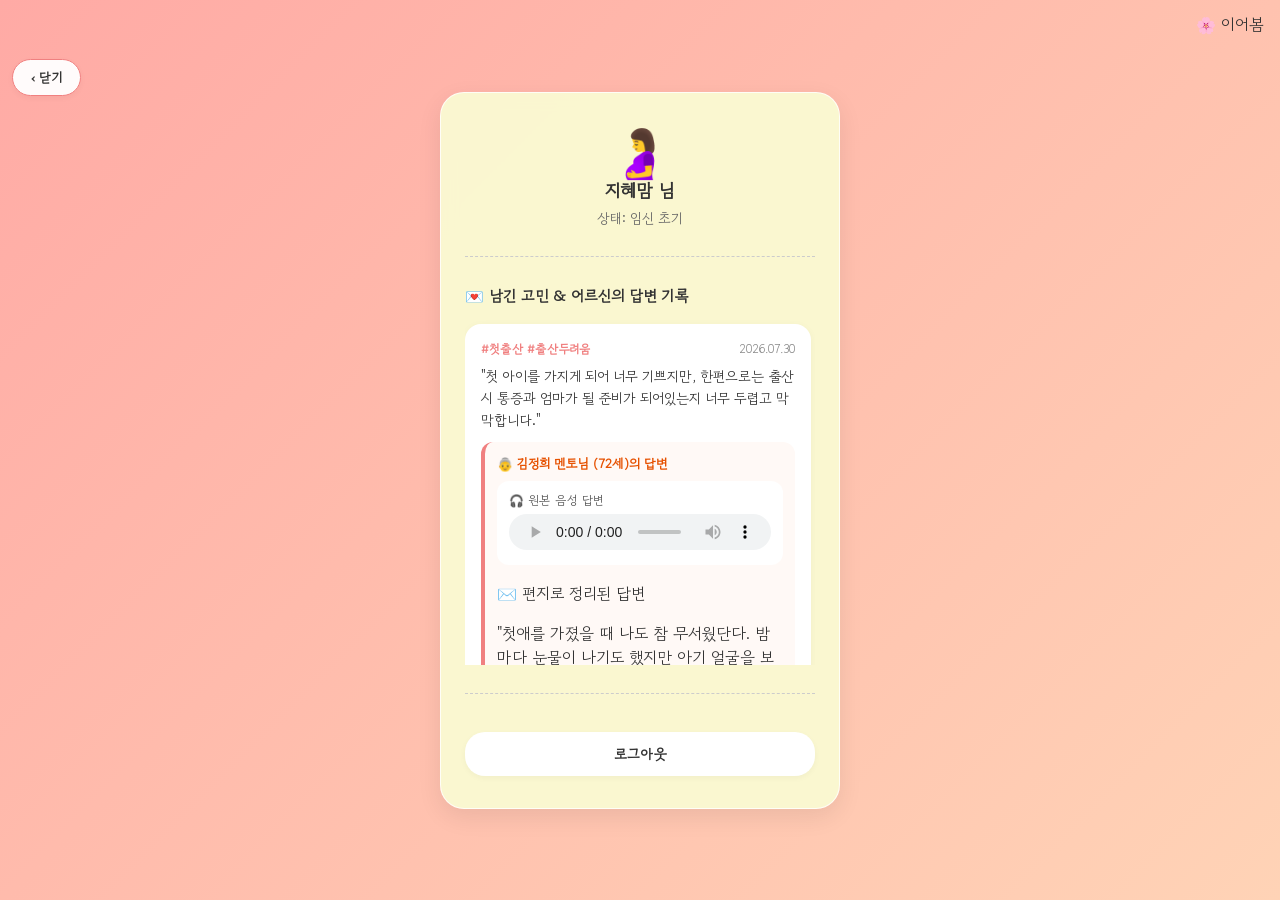
==== mypage.html @ 46b187f7 "feat: A, C팀원 코드 합치기 전 내 작업 저장" ====
<!DOCTYPE html>
<html lang="ko">
<head>
    <meta charset="utf-8">
    <meta name="viewport" content="width=device-width, initial-scale=1.0">
    <title>이어봄 - 마이페이지</title>
    <link rel="stylesheet" href="style.css">
    <link href="https://fonts.googleapis.com/css2?family=Gowun+Dodum&display=swap" rel="stylesheet">
</head>
<body class="fade-in">

    <!-- 📱 스플래시 스크린 -->
    <div id="splash-screen" class="hidden">
        <div class="splash-content">
            <div class="splash-logo">🌸</div>
            <h1 class="splash-title">이어봄</h1>
            <p class="splash-sub">세대와 세대를 이어보다</p>
        </div>
    </div>

    <!-- 📱 마이페이지 전용 전체 상단 헤더 (화면 위 양 옆 고정) -->
    <header class="global-top-header">
        <button id="mypage-back-btn" class="button header-close-btn">‹ 닫기</button>
        <div class="brand-logo">🌸 이어봄</div>
    </header>

    <main class="container">
        <div class="card-box mypage-card">
            <!-- 사용자 인적사항 요약 카드 -->
            <div class="profile-info-header">
                <span id="profile-user-avatar" class="profile-avatar-large">👤</span>
                <h2 id="profile-user-name">사용자 이름</h2>
                <p id="profile-user-detail" class="mypage-sub">인적사항 정보가 들어갑니다.</p>
            </div>

            <hr class="divider">

            <!-- 활동 기록 영역 -->
            <div id="history-scroll-container" class="history-scroll-box">
                <!-- 🤰 임산부 모드 히스토리 -->
                <div id="pregnant-history-view" class="history-list hidden">
                    <h3>💌 남긴 고민 & 어르신의 답변 기록</h3>
                    
                    <div class="history-item">
                        <div class="item-header">
                            <span class="item-tag">#첫출산 #출산두려움</span>
                            <span class="item-date">2026.07.30</span>
                        </div>
                        <p class="item-content">
                            "첫 아이를 가지게 되어 너무 기쁘지만, 한편으로는 출산 시 통증과 엄마가 될 준비가 되어있는지 너무 두렵고 막막합니다."
                        </p>

                        <div class="matched-answer-box">
                            <p class="mentor-label">👵 김정희 멘토님 (72세)의 답변</p>
                            <div class="audio-container">
                                <p class="audio-label">🎧 원본 음성 답변</p>
                                <audio controls>
                                    <source src="" type="audio/mpeg">
                                </audio>
                            </div>
                            <div class="answer-content-box">
                                <p class="answer-title">✉️ 편지로 정리된 답변</p>
                                <p class="answer-text">
                                    "첫애를 가졌을 때 나도 참 무서웠단다. 밤마다 눈물이 나기도 했지만 아기 얼굴을 보고 함께 시간을 보내다 보니 자연스럽게 엄마가 되더라고. 너무 걱정하지 마렴, 당신은 충분히 잘해낼 거야."
                                </p>
                            </div>
                        </div>
                    </div>
                </div>

                <!-- 👵 어르신 모드 히스토리 -->
                <div id="senior-history-view" class="history-list hidden">
                    <h3>🎙️ 내가 들려준 지혜 기록</h3>

                    <div class="history-item">
                        <div class="item-header">
                            <span class="item-tag">#첫출산응원</span>
                            <span class="item-date">2026.07.30</span>
                        </div>
                        <div class="summary-box">
                            <strong>💡 답변한 고민 요약:</strong> "처음 엄마가 되었을 때의 두려움과 막막함"
                        </div>
                        <div class="audio-container">
                            <p class="audio-label">🎧 내가 남긴 녹음본</p>
                            <audio controls>
                                <source src="" type="audio/mpeg">
                            </audio>
                        </div>
                        <div class="stt-content-box">
                            <p class="stt-title">🗣️ 녹음 텍스트:</p>
                            <p class="stt-text">
                                "첫애를 가졌을 때 나도 참 무서웠지. 남편은 일하느라 바쁘고 혼자 밤에 울기도 많이 울었어. 그래도 아이 얼굴 보면 힘이 생기더라고..."
                            </p>
                        </div>
                    </div>
                </div>
            </div>

            <hr class="divider">

            <!-- 최하단 로그아웃 버튼 -->
            <button id="logout-btn" class="button auth-btn logout-style mypage-logout-btn">로그아웃</button>
        </div>
    </main>

<script type="module" src="ui.js"></script></body>
</html>
---- style.css ----
/* ==========================================
   1. 전체 레이아웃 및 부드러운 화면 전환
   ========================================== */
.fade-in { animation: fadeIn 0.4s ease-in-out forwards; }
@keyframes fadeIn {
    from { opacity: 0; transform: translateY(4px); }
    to { opacity: 1; transform: translateY(0); }
}

body {
    font-family: 'Gowun Dodum', 'Malgun Gothic', sans-serif;
    background: linear-gradient(135deg, #FFAAA5 0%, #FFD3B6 50%, #FF8B94 100%);
    background-size: 200% 200%;
    animation: warmAurora 14s ease infinite;
    margin: 0; 
    padding: 0;
    
    /* 👇 1. 100vw를 100%로 변경하세요 */
    width: 100%; 
    min-height: 100vh;
    
    /* 👇 2. 혹시 모를 가로 넘침을 숨기는 코드 추가 */
    overflow-x: hidden; 
    
    display: flex; 
    justify-content: center; 
    align-items: center;
    box-sizing: border-box; 
    color: #333333; 
    position: relative;
}
@keyframes warmAurora {
    0% { background-position: 0% 50%; }
    50% { background-position: 100% 50%; }
    100% { background-position: 0% 50%; }
}

.container {
    width: 100%; max-width: 440px;
    padding: 20px; box-sizing: border-box;
    display: flex; flex-direction: column; align-items: center; justify-content: center;
}

/* 📱 전체 화면 상단 헤더 고정 (마이페이지 & 메인 화면 공통 적용) */
.global-top-header {
    position: absolute;
    top: 12px;  /* 기존 24px에서 축소하여 더 위로 이동 */
    left: 12px; /* 기존 24px에서 축소하여 더 왼쪽으로 이동 */
    right: 16px;
    display: flex;
    align-items: center; /* 내부 요소(로고와 버튼)를 수직 중앙(같은 선상)에 정렬 */
    justify-content: space-between;
    z-index: 100;
    box-sizing: border-box;
}

.brand-logo {
    height: 130px;
    width: auto; /* 비율에 맞게 가로 크기 자동 조절 */
    object-fit: contain;
}

.header-close-btn { 
    text-decoration: none; 
    display: inline-block; 
    width: auto !important; 
    padding: 8px 18px !important; 
    font-size: 13px !important; 
    border-radius: 20px !important; 
    background-color: rgba(255, 255, 255, 0.95) !important; 
    border: 1px solid lightcoral !important; 
    color: #333333 !important; 
    cursor: pointer;
    box-shadow: 0 2px 6px rgba(0, 0, 0, 0.04) !important;
}

.profile-top-btn {
    width: auto !important;
    min-width: 90px;
    padding: 8px 18px !important;
    font-size: 14px !important;
    border-radius: 20px !important;
    background-color: rgba(255, 255, 255, 0.95) !important;
    border: 1px solid lightcoral !important;
    color: #333333 !important;
    cursor: pointer;
    white-space: nowrap;
    box-shadow: 0 2px 8px rgba(0,0,0,0.06) !important;
    display: inline-flex;
    align-items: center;
    justify-content: center;
}

/* 스플래시 스크린 */
#splash-screen {
    position: fixed; top: 0; left: 0; width: 100vw; height: 100vh;
    background: linear-gradient(135deg, #FFAAA5 0%, #FFD3B6 50%, #FF8B94 100%);
    display: flex; justify-content: center; align-items: center; z-index: 9999;
    opacity: 1; transition: opacity 0.5s ease-out, visibility 0.5s ease-out;
}
#splash-screen.fade-out { opacity: 0; visibility: hidden; }
.splash-content { text-align: center; color: #ffffff; }
.splash-logo { font-size: 64px; margin-bottom: 12px; }
.splash-title { font-size: 32px; font-weight: bold; margin: 0 0 8px 0; color: #ffffff; }
.splash-sub { font-size: 16px; margin: 0; opacity: 0.9; }

/* ==========================================
   2. 카드 상자 및 요소 스타일
   ========================================== */
.card-box {
    background-color: rgba(250, 250, 210, 0.95);
    backdrop-filter: blur(8px);
    padding: 32px 24px; border-radius: 24px;
    box-shadow: 0 8px 24px rgba(0, 0, 0, 0.08);
    box-sizing: border-box; text-align: center;
    display: flex; flex-direction: column; align-items: center; justify-content: center;
    gap: 16px; width: 100%; border: 1px solid rgba(255, 255, 255, 0.8);
}

.hidden { display: none !important; }

h1 { font-size: 22px; line-height: 1.5; margin: 4px 0; word-break: keep-all; text-align: center; }
h2 { font-size: 18px; line-height: 1.5; margin: 0; word-break: keep-all; }
.highlight-text { color: #e65100; font-size: 21px; }
.index-subtext { font-size: 14px; color: #555555; line-height: 1.6; margin: 0; word-break: keep-all; text-align: center; }

textarea {
    width: 100%; height: 160px; padding: 16px; box-sizing: border-box;
    border-radius: 14px; border: 1px solid #e0e0e0; font-family: inherit;
    font-size: 15px; line-height: 1.6; background-color: #ffffff; resize: none; outline: none;
    white-space: pre-wrap; overflow-wrap: break-word; word-break: keep-all; text-align: left;
}
textarea:focus { border-color: lightcoral; }

.button-group { display: flex; flex-direction: column; gap: 10px; width: 100%; align-items: center; margin-top: 6px; }

.button {
    width: 100%; padding: 14px 20px; border-radius: 25px; border: none;
    font-family: inherit; font-size: 15px; font-weight: bold; cursor: pointer;
    background-color: #ffffff; color: #333333; transition: transform 0.2s, opacity 0.2s;
    box-sizing: border-box; box-shadow: 0 2px 6px rgba(0, 0, 0, 0.04); text-align: center; text-decoration: none;
}
.button:hover { transform: translateY(-2px); opacity: 0.9; }
.primary-btn { background-color: #ffffff; border: 2px solid lightcoral; color: #333333; }
.secondary-btn { background-color: #ffffff; border: 1px solid #cccccc; }
.back-btn { width: auto !important; padding: 8px 16px !important; font-size: 13px; border-radius: 20px; border: 1px solid lightcoral; }

.tag-group { display: flex; gap: 8px; justify-content: center; flex-wrap: wrap; margin-bottom: 6px; }
.tag { background-color: #ffffff; color: #555555; padding: 6px 12px; border-radius: 15px; font-size: 13px; font-weight: bold; }
.experience-card-list, .mentor-header, .audio-container, .letter-box, .notice-box, .thank-btn-group, #thank-section { width: 100%; }
.experience-card { background-color: #ffffff; border-radius: 14px; padding: 18px; text-align: center; box-sizing: border-box; }
.mentor-info { font-size: 16px; margin-bottom: 8px; }
.age { font-size: 14px; color: #777777; font-weight: normal; }
.summary { font-size: 14px; line-height: 1.5; color: #444444; margin: 0 0 14px 0; word-break: keep-all; }

/* 어르신 모드 */
.senior-card { border: 3px solid #e6a200; padding: 32px 24px; gap: 18px; margin-bottom: 16px; }
.question-badge { background-color: #e65100; color: #ffffff; font-size: 15px; font-weight: bold; padding: 6px 16px; border-radius: 20px; display: inline-block; }
.senior-question-title { font-size: 20px; line-height: 1.6; color: #111111; word-break: keep-all; margin: 4px 0 0 0; }
.senior-guide { font-size: 17px; line-height: 1.6; margin: 0; color: #222222; }

.senior-mic-btn {
    width: 170px; height: 170px; border-radius: 50%; background-color: lightcoral;
    color: #ffffff; border: 6px solid #ffffff; display: flex; flex-direction: column;
    justify-content: center; align-items: center; gap: 8px; cursor: pointer;
    box-shadow: 0 8px 24px rgba(0, 0, 0, 0.15); transition: all 0.2s ease; margin: 10px 0;
}
.senior-mic-btn .mic-icon { font-size: 48px; }
.senior-mic-btn #mic-btn-label { font-size: 18px; font-weight: bold; }

.senior-mic-btn.recording { background-color: #d32f2f; animation: pulse-ring 1.3s infinite; }
@keyframes pulse-ring {
    0% { transform: scale(1); box-shadow: 0 0 0 0 rgba(211, 47, 47, 0.5); }
    70% { transform: scale(1.05); box-shadow: 0 0 0 18px rgba(211, 47, 47, 0); }
    100% { transform: scale(1); box-shadow: 0 0 0 0 rgba(211, 47, 47, 0); }
}

.status-text { font-size: 17px; font-weight: bold; color: #d32f2f; display: flex; align-items: center; gap: 8px; }
.pulse-dot { width: 12px; height: 12px; background-color: #d32f2f; border-radius: 50%; display: inline-block; animation: blink 1s infinite; }
@keyframes blink { 50% { opacity: 0.3; } }

.senior-stt-box { width: 100%; background-color: #ffffff; border: 1px solid #cccccc; border-radius: 14px; padding: 16px; text-align: left; box-sizing: border-box; }
.stt-title { font-size: 14px; font-weight: bold; color: #666666; margin: 0 0 6px 0; }
.stt-content { font-size: 18px; line-height: 1.6; color: #111111; margin: 0; word-break: keep-all; }
.senior-action-btn { width: 100%; padding: 16px 20px; background-color: #2e7d32; color: #ffffff; font-size: 18px; }

.profile-avatar-large { font-size: 48px; line-height: 1; display: inline-block; margin-bottom: 4px; }
.baby-welcome-header { display: flex; flex-direction: column; align-items: center; gap: 8px; }
.baby-icon-large { font-size: 44px; background-color: #ffffff; padding: 10px; border-radius: 50%; box-shadow: 0 4px 12px rgba(0, 0, 0, 0.05); }
.baby-illustration-box { position: relative; background-color: #ffffff; width: 100px; height: 100px; border-radius: 50%; display: flex; justify-content: center; align-items: center; box-shadow: 0 6px 18px rgba(0, 0, 0, 0.06); border: 4px solid #ffffff; margin-top: 10px; }
.baby-emoji { font-size: 50px; }

.input-form { width: 100%; display: flex; flex-direction: column; gap: 10px; text-align: left; margin-top: 10px; }
.input-form label { font-size: 13px; font-weight: bold; color: #444444; }
.info-input { width: 100%; padding: 12px 14px; border-radius: 12px; border: 1px solid #dddddd; font-family: inherit; font-size: 14px; box-sizing: border-box; background-color: #ffffff; }
.keyword-chip-group { display: flex; gap: 6px; flex-wrap: wrap; }
.chip-btn { background-color: #ffffff; border: 1px solid #cccccc; padding: 6px 12px; border-radius: 16px; font-size: 12px; cursor: pointer; font-family: inherit; }
.chip-btn.active { background-color: lightcoral; color: #ffffff; border-color: lightcoral; }
.mt-10 { margin-top: 10px; }
.spinner { width: 45px; height: 45px; border: 4px solid #ffffff; border-top: 4px solid lightcoral; border-radius: 50%; animation: spin 1s linear infinite; margin: 10px auto; }
@keyframes spin { 0% { transform: rotate(0deg); } 100% { transform: rotate(360deg); } }
.loading-text { line-height: 1.6; font-size: 15px; margin: 0; }
.audio-container { background-color: #ffffff; padding: 10px 12px; border-radius: 12px; box-sizing: border-box; }
.audio-label { font-size: 12px; margin: 0 0 6px 0; color: #555555; }
audio { width: 100%; height: 36px; }
.letter-box { text-align: left; background-color: #ffffff; padding: 16px; border-radius: 12px; line-height: 1.7; font-size: 14px; box-sizing: border-box; border-left: 5px solid lightcoral; }
.letter-box p { margin: 0 0 8px 0; }
.notice-box { text-align: left; font-size: 12px; line-height: 1.6; color: #666666; background-color: rgba(255, 255, 255, 0.7); padding: 12px; border-radius: 8px; width: 100%; box-sizing: border-box; }
.notice-edit { margin: 0 0 6px 0; }
.notice-warning { margin: 0; color: #777777; }
.divider { width: 100%; border: none; border-top: 1px dashed #cccccc; margin: 12px 0; }
.thank-btn-group { display: flex; flex-direction: column; gap: 10px; }
.thank-btn { background-color: #ffffff; border: 1px solid #dddddd; }
.complete-msg { width: 100%; margin-top: 20px; padding: 16px; background-color: #ffffff; color: #2e7d32; border-radius: 12px; font-size: 14px; line-height: 1.6; box-sizing: border-box; }
.thank-icon { font-size: 56px; }
.senior-thank-title { font-size: 24px; color: #2e7d32; margin: 0; }
.senior-thank-box { background-color: #ffffff; border: 1px solid #a5d6a7; border-radius: 14px; padding: 20px; font-size: 18px; line-height: 1.6; color: #1b5e20; word-break: keep-all; width: 100%; box-sizing: border-box; }
.history-scroll-box { width: 100%; max-height: 380px; overflow-y: auto; padding-right: 4px; box-sizing: border-box; }
.history-scroll-box::-webkit-scrollbar { width: 6px; }
.history-scroll-box::-webkit-scrollbar-thumb { background-color: rgba(240, 128, 128, 0.5); border-radius: 10px; }
.mypage-card { text-align: left; align-items: stretch; }
.profile-info-header { text-align: center; }
.mypage-sub { font-size: 14px; color: #666666; margin: 4px 0 0 0; }
.history-list { width: 100%; display: flex; flex-direction: column; gap: 14px; }
.history-list h3 { font-size: 15px; color: #333; margin: 0 0 4px 0; }
.history-item { background-color: #ffffff; padding: 16px; border-radius: 16px; box-shadow: 0 2px 8px rgba(0,0,0,0.04); }
.item-header { display: flex; justify-content: space-between; margin-bottom: 8px; }
.item-tag { font-size: 12px; font-weight: bold; color: lightcoral; }
.item-date { font-size: 12px; color: #888; }
.item-content { font-size: 14px; line-height: 1.6; margin: 0 0 10px 0; color: #333; }
.matched-answer-box { background-color: #fff9f6; padding: 12px; border-radius: 12px; border-left: 4px solid lightcoral; margin-top: 8px; }
.mentor-label { font-size: 13px; font-weight: bold; color: #e65100; margin: 0 0 8px 0; }
.summary-box { background-color: #f8f9fa; padding: 10px; border-radius: 10px; font-size: 13px; margin-bottom: 10px; }
.stt-content-box { background-color: #f1f8e9; padding: 10px; border-radius: 10px; margin-top: 10px; }
.stt-title { font-size: 12px; font-weight: bold; color: #2e7d32; margin: 0 0 4px 0; }
.stt-text { font-size: 13px; margin: 0; line-height: 1.5; color: #1b5e20; }
.mypage-logout-btn { width: 100%; padding: 12px 20px; font-size: 14px; font-weight: bold; border-radius: 20px; margin-top: 10px; }

/* ==========================================
   추가/수정할 CSS 클래스
   ========================================== */

/* 🖼️ 화면 전환 시 사용되는 이어봄 그림 (확대 및 다른 스타일) */
.brand-logo-transition {
    /* 기존 height: 130px; -> 더 크게 변경 (예: 250px 또는 300px) */
    height: 200px; 
    width: auto;
    object-fit: contain;
    /* 스플래시 화면에 더 어울리는 추가 스타일 (예: 더 부드러운 애니메이션) */
}

/* 🖼️ 화면 전환용 로고를 감싸는 컨테이너 */
.splash-logo-container-transition {
    /* 기존 스타일 그대로 유지하거나, 필요에 따라 추가 */
}

/* 🖼️ 기본 화면의 이어봄 로고 (헤더 등) - 기존 style.css의 .brand-logo 스타일을 이 클래스로 이동 */
.brand-logo-content {
    height: 50px; /* 기존 130px은 헤더용으로 너무 커서 비율이 어긋날 수 있으므로 축소[cite: 5] */
    width: auto;
    object-fit: contain;
    display: block; /* 이미지 하단의 미세한 기본 여백 제거 */
    margin-top: 10px; /* 양수(5px)를 넣으면 로고만 살짝 아래로, 음수(-5px)를 넣으면 위로 이동합니다 */
    margin-left: 13px;
}

/* 🖼️ 기본 화면의 아바타 (임산부, 어르신) - 기존 .profile-avatar-large 스타일을 이 클래스로 이동 */
.avatar-large-content {
    font-size: 48px;
    line-height: 1;
    display: inline-block;
    margin-bottom: 4px;
}

/* 🖼️ 기본 화면의 일러스트 (아기 이모지 등) - 기존 .baby-emoji 스타일을 이 클래스로 이동 */
.illustration-emoji-content {
    font-size: 50px;
}

/* 🖼️ 기본 화면의 일러스트 박스 - 기존 .baby-illustration-box 스타일을 이 클래스로 이동 */
.illustration-box-content {
    position: relative;
    background-color: #ffffff;
    width: 100px;
    height: 100px;
    border-radius: 50%;
    display: flex;
    justify-content: center;
    align-items: center;
    box-shadow: 0 6px 18px rgba(0, 0, 0, 0.06);
    border: 4px solid #ffffff;
    margin-top: 10px;
}

/* 🖼️ 기본 화면의 아이콘 (아기 아이콘, 마이크 아이콘) */
.icon-large-content, .icon-mic-content {
    /* 기존 관련 스타일 이동 및 필요에 따라 추가 */
}
/* 💌 어르신 마이페이지: 산모의 반응 박스 스타일 */
.received-reaction-box {
    background-color: #fff3e0;
    padding: 12px;
    border-radius: 10px;
    margin-top: 10px;
    border: 1px dashed #ffb74d;
}
.reaction-title {
    font-size: 13px;
    font-weight: bold;
    color: #e65100;
    margin: 0 0 6px 0;
}
.reaction-text {
    font-size: 15px;
    color: #d84315;
    font-weight: bold;
    margin: 0;
    word-break: keep-all;
}
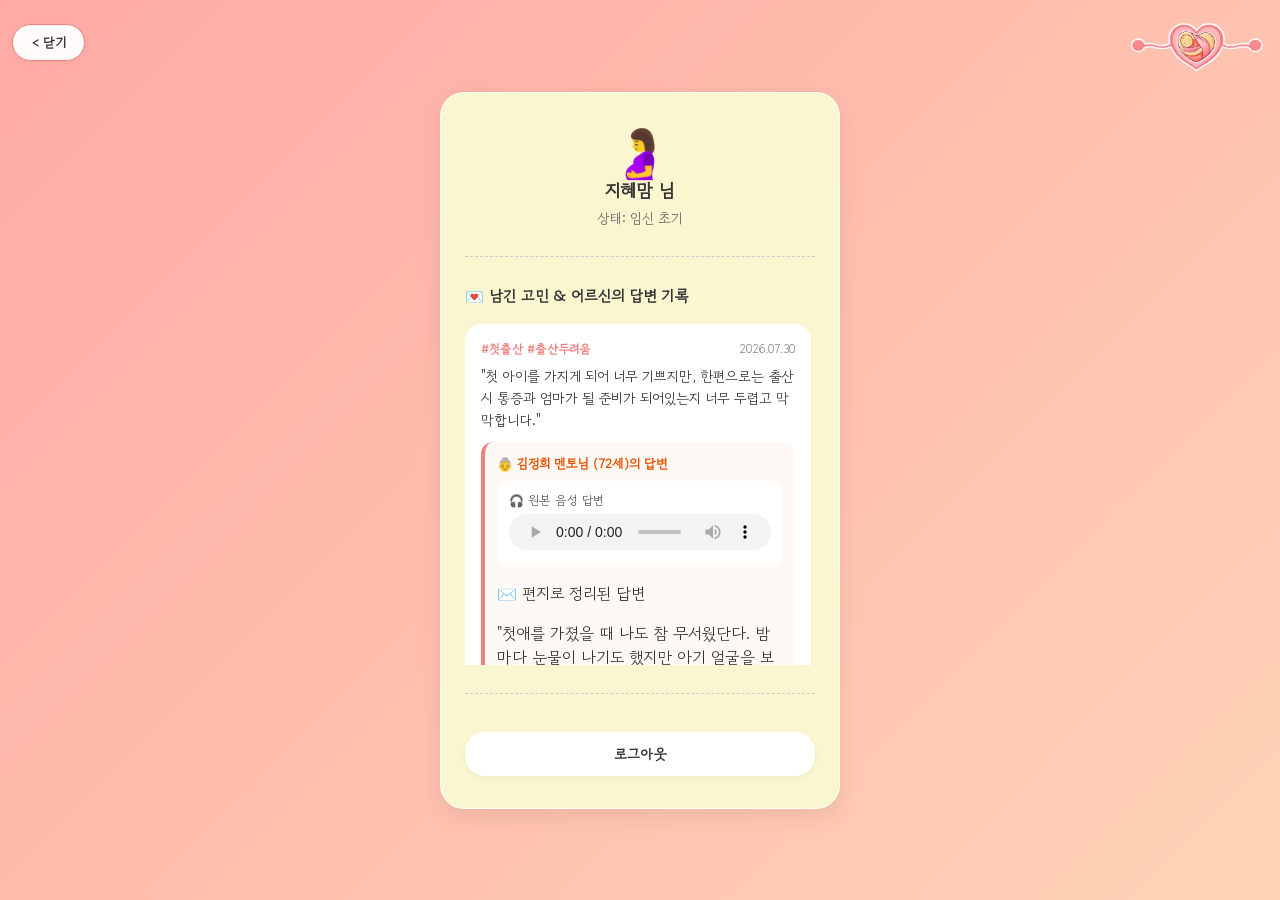
==== commit 319ffbb5: "merge: A팀원(front) 코드 병합 완료" ====
--- a/mypage.html
+++ b/mypage.html
@@ -3,7 +3,7 @@
 <head>
     <meta charset="utf-8">
     <meta name="viewport" content="width=device-width, initial-scale=1.0">
-    <title>이어봄 - 마이페이지</title>
+    <title>마이페이지</title>
     <link rel="stylesheet" href="style.css">
     <link href="https://fonts.googleapis.com/css2?family=Gowun+Dodum&display=swap" rel="stylesheet">
 </head>
@@ -11,24 +11,28 @@
 
     <!-- 📱 스플래시 스크린 -->
     <div id="splash-screen" class="hidden">
-        <div class="splash-content">
-            <div class="splash-logo">🌸</div>
-            <h1 class="splash-title">이어봄</h1>
-            <p class="splash-sub">세대와 세대를 이어보다</p>
+        <!-- index.html과 동일한 이미지 기반 스플래시로 업데이트 -->
+        <div class="splash-logo-container-transition">
+            <!-- 화면 전환 시 그림: 크기 확대를 위해 클래스 변경 -->
+            <img class="brand-logo-transition" src="eobom.png">
         </div>
     </div>
 
     <!-- 📱 마이페이지 전용 전체 상단 헤더 (화면 위 양 옆 고정) -->
     <header class="global-top-header">
-        <button id="mypage-back-btn" class="button header-close-btn">‹ 닫기</button>
-        <div class="brand-logo">🌸 이어봄</div>
+        <button id="mypage-back-btn" class="button header-close-btn">< 닫기</button>
+        <div>
+            <!-- 기본 화면 로고: 크기 조정을 위해 클래스 변경 (텍스트 대신 이미지 사용) -->
+            <img class="brand-logo-content" src="eobom(nowriting).png">
+        </div>
     </header>
 
     <main class="container">
         <div class="card-box mypage-card">
             <!-- 사용자 인적사항 요약 카드 -->
             <div class="profile-info-header">
-                <span id="profile-user-avatar" class="profile-avatar-large">👤</span>
+                <!-- 기본 화면 아바타: 크기 조정을 위해 클래스 변경 -->
+                <span id="profile-user-avatar" class="avatar-large-content">👤</span>
                 <h2 id="profile-user-name">사용자 이름</h2>
                 <p id="profile-user-detail" class="mypage-sub">인적사항 정보가 들어갑니다.</p>
             </div>
@@ -92,6 +96,11 @@
                                 "첫애를 가졌을 때 나도 참 무서웠지. 남편은 일하느라 바쁘고 혼자 밤에 울기도 많이 울었어. 그래도 아이 얼굴 보면 힘이 생기더라고..."
                             </p>
                         </div>
+
+                        <div class="received-reaction-box">
+                            <p class="reaction-title">💌 산모님이 남긴 감사 인사</p>
+                            <p class="reaction-text" id="senior-received-reaction">아직 반응이 도착하지 않았어요.</p>
+                        </div>
                     </div>
                 </div>
             </div>
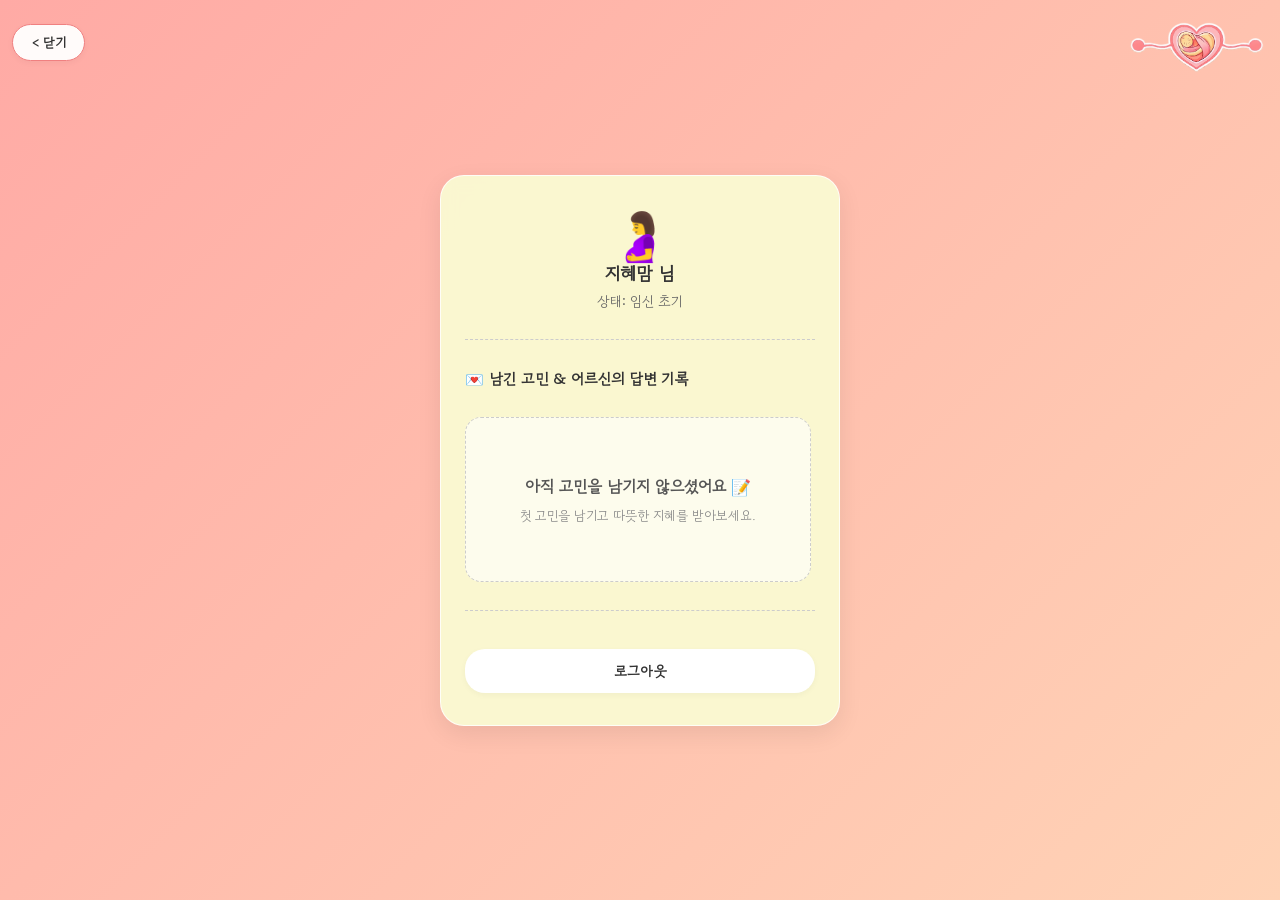
==== commit f5049e93: "front up-to-date except add" ====
--- a/mypage.html
+++ b/mypage.html
@@ -40,20 +40,31 @@
             <hr class="divider">
 
             <!-- 활동 기록 영역 -->
+            <!-- mypage.html의 <div id="history-scroll-container"> 내부를 아래 코드로 통째로 교체하세요 -->
+            <!-- 활동 기록 영역 -->
             <div id="history-scroll-container" class="history-scroll-box">
+                
                 <!-- 🤰 임산부 모드 히스토리 -->
                 <div id="pregnant-history-view" class="history-list hidden">
                     <h3>💌 남긴 고민 & 어르신의 답변 기록</h3>
                     
-                    <div class="history-item">
+                    <!-- 💡 임산부 빈 화면 (고민 작성 전) -->
+                    <div id="pregnant-empty-state" class="empty-state">
+                        <p>아직 고민을 남기지 않으셨어요 📝<br><span class="empty-sub">첫 고민을 남기고 따뜻한 지혜를 받아보세요.</span></p>
+                    </div>
+
+                    <!-- 💡 임산부 고민 기록 (고민 작성 후 + 초기 더미 데이터 매칭) -->
+                    <div id="pregnant-history-item" class="history-item hidden">
                         <div class="item-header">
-                            <span class="item-tag">#첫출산 #출산두려움</span>
-                            <span class="item-date">2026.07.30</span>
+                            <span class="item-tag">#나의고민</span>
+                            <span class="item-date">방금 전</span>
                         </div>
-                        <p class="item-content">
-                            "첫 아이를 가지게 되어 너무 기쁘지만, 한편으로는 출산 시 통증과 엄마가 될 준비가 되어있는지 너무 두렵고 막막합니다."
+                        <!-- 내가 쓴 고민이 들어갈 자리 -->
+                        <p id="mypage-user-concern" class="item-content">
+                            고민 내용이 들어갑니다.
                         </p>
 
+                        <!-- 초기 시스템 더미 멘토 답변 -->
                         <div class="matched-answer-box">
                             <p class="mentor-label">👵 김정희 멘토님 (72세)의 답변</p>
                             <div class="audio-container">
@@ -76,13 +87,19 @@
                 <div id="senior-history-view" class="history-list hidden">
                     <h3>🎙️ 내가 들려준 지혜 기록</h3>
 
-                    <div class="history-item">
+                    <!-- 💡 어르신 빈 화면 (녹음 전) -->
+                    <div id="senior-empty-state" class="empty-state">
+                        <p>아직 지혜를 전달하지 못했어요 🎙️<br><span class="empty-sub">도움이 필요한 산모에게 따뜻한 목소리를 들려주세요.</span></p>
+                    </div>
+
+                    <!-- 💡 어르신 녹음 기록 (녹음 후) -->
+                    <div id="senior-history-item" class="history-item hidden">
                         <div class="item-header">
                             <span class="item-tag">#첫출산응원</span>
-                            <span class="item-date">2026.07.30</span>
+                            <span class="item-date">방금 전</span>
                         </div>
                         <div class="summary-box">
-                            <strong>💡 답변한 고민 요약:</strong> "처음 엄마가 되었을 때의 두려움과 막막함"
+                            <strong>💡 답변한 고민 요약:</strong> <span id="mypage-answered-summary">"처음 엄마가 되었을 때의 두려움과 막막함"</span>
                         </div>
                         <div class="audio-container">
                             <p class="audio-label">🎧 내가 남긴 녹음본</p>
@@ -92,9 +109,8 @@
                         </div>
                         <div class="stt-content-box">
                             <p class="stt-title">🗣️ 녹음 텍스트:</p>
-                            <p class="stt-text">
-                                "첫애를 가졌을 때 나도 참 무서웠지. 남편은 일하느라 바쁘고 혼자 밤에 울기도 많이 울었어. 그래도 아이 얼굴 보면 힘이 생기더라고..."
-                            </p>
+                            <!-- 내가 녹음한 텍스트가 들어갈 자리 -->
+                            <p id="mypage-stt-text" class="stt-text">녹음 내용이 들어갑니다.</p>
                         </div>
 
                         <div class="received-reaction-box">
@@ -112,5 +128,6 @@
         </div>
     </main>
 
-<script type="module" src="ui.js"></script></body>
+    <script src="ui.js"></script>
+</body>
 </html>
--- a/style.css
+++ b/style.css
@@ -179,13 +179,13 @@
 .pulse-dot { width: 12px; height: 12px; background-color: #d32f2f; border-radius: 50%; display: inline-block; animation: blink 1s infinite; }
 @keyframes blink { 50% { opacity: 0.3; } }
 
-.senior-stt-box { width: 100%; background-color: #ffffff; border: 1px solid #cccccc; border-radius: 14px; padding: 16px; text-align: left; box-sizing: border-box; }
+.senior-stt-box { width: 100%; background-color: #ffffff; border: 1px solid #cccccc; border-radius: 14px; padding: 16px; text-align: left; box-sizing: border-box; margin-bottom: 24px; }
 .stt-title { font-size: 14px; font-weight: bold; color: #666666; margin: 0 0 6px 0; }
 .stt-content { font-size: 18px; line-height: 1.6; color: #111111; margin: 0; word-break: keep-all; }
 .senior-action-btn { width: 100%; padding: 16px 20px; background-color: #2e7d32; color: #ffffff; font-size: 18px; }
 
 .profile-avatar-large { font-size: 48px; line-height: 1; display: inline-block; margin-bottom: 4px; }
-.baby-welcome-header { display: flex; flex-direction: column; align-items: center; gap: 8px; }
+.baby-welcome-header { display: flex; flex-direction: column; align-items: center; gap: 8px; margin-bottom: 12px;}
 .baby-icon-large { font-size: 44px; background-color: #ffffff; padding: 10px; border-radius: 50%; box-shadow: 0 4px 12px rgba(0, 0, 0, 0.05); }
 .baby-illustration-box { position: relative; background-color: #ffffff; width: 100px; height: 100px; border-radius: 50%; display: flex; justify-content: center; align-items: center; box-shadow: 0 6px 18px rgba(0, 0, 0, 0.06); border: 4px solid #ffffff; margin-top: 10px; }
 .baby-emoji { font-size: 50px; }
@@ -213,7 +213,7 @@
 .thank-btn { background-color: #ffffff; border: 1px solid #dddddd; }
 .complete-msg { width: 100%; margin-top: 20px; padding: 16px; background-color: #ffffff; color: #2e7d32; border-radius: 12px; font-size: 14px; line-height: 1.6; box-sizing: border-box; }
 .thank-icon { font-size: 56px; }
-.senior-thank-title { font-size: 24px; color: #2e7d32; margin: 0; }
+.senior-thank-title { font-size: 24px; color: #2e7d32; margin: 0; margin-bottom: 24px; }
 .senior-thank-box { background-color: #ffffff; border: 1px solid #a5d6a7; border-radius: 14px; padding: 20px; font-size: 18px; line-height: 1.6; color: #1b5e20; word-break: keep-all; width: 100%; box-sizing: border-box; }
 .history-scroll-box { width: 100%; max-height: 380px; overflow-y: auto; padding-right: 4px; box-sizing: border-box; }
 .history-scroll-box::-webkit-scrollbar { width: 6px; }
@@ -249,11 +249,6 @@
     /* 스플래시 화면에 더 어울리는 추가 스타일 (예: 더 부드러운 애니메이션) */
 }
 
-/* 🖼️ 화면 전환용 로고를 감싸는 컨테이너 */
-.splash-logo-container-transition {
-    /* 기존 스타일 그대로 유지하거나, 필요에 따라 추가 */
-}
-
 /* 🖼️ 기본 화면의 이어봄 로고 (헤더 등) - 기존 style.css의 .brand-logo 스타일을 이 클래스로 이동 */
 .brand-logo-content {
     height: 50px; /* 기존 130px은 헤더용으로 너무 커서 비율이 어긋날 수 있으므로 축소[cite: 5] */
@@ -292,10 +287,6 @@
     margin-top: 10px;
 }
 
-/* 🖼️ 기본 화면의 아이콘 (아기 아이콘, 마이크 아이콘) */
-.icon-large-content, .icon-mic-content {
-    /* 기존 관련 스타일 이동 및 필요에 따라 추가 */
-}
 /* 💌 어르신 마이페이지: 산모의 반응 박스 스타일 */
 .received-reaction-box {
     background-color: #fff3e0;
@@ -316,4 +307,136 @@
     font-weight: bold;
     margin: 0;
     word-break: keep-all;
+}
+
+.info-textarea {
+    margin-bottom: 24px; /* 텍스트 입력창과 버튼 사이 간격 */
+}
+
+/* 알림창 배경 (어둡게) */
+.modal-overlay {
+    position: fixed;
+    top: 0;
+    left: 0;
+    width: 100%;
+    height: 100%;
+    background-color: rgba(0, 0, 0, 0.4); /* 반투명 검은색 배경 */
+    display: flex;
+    justify-content: center;
+    align-items: center;
+    z-index: 1000; /* 항상 화면 최상단에 위치 */
+}
+
+/* 알림창 내용 박스 */
+.modal-content {
+    background-color: white;
+    padding: 32px 24px 24px;
+    border-radius: 16px;
+    text-align: center;
+    box-shadow: 0 4px 12px rgba(0, 0, 0, 0.15);
+    width: 80%;
+    max-width: 300px;
+}
+
+/* 알림창 문구 */
+.modal-content p {
+    margin: 0 0 24px 0;
+    font-size: 16px;
+    color: #333;
+    font-weight: 500;
+}
+
+/* 확인(닫기) 버튼 */
+#closeModalBtn {
+    width: 100%;
+    padding: 12px;
+    border: none;
+    border-radius: 8px;
+    background-color: lightcoral; /* 기존 버튼 색상에 맞춰 수정하세요 */
+    color: white;
+    font-size: 16px;
+    cursor: pointer;
+}
+
+#closeModalBtn:active {
+    background-color: #ff859d;
+}
+
+/* 첫 화면: 모드 선택 */
+.mode-page { min-height: 100svh; margin: 0; display: grid; place-items: center; overflow: hidden; color: #171b29; background: radial-gradient(circle at 18% 15%, rgba(255,255,255,.85), transparent 32%), linear-gradient(135deg, #f8edea 0%, #f8f1ee 48%, #f4e8e5 100%); font-family: 'Noto Sans KR', 'Gowun Dodum', sans-serif; }
+.mode-shell { width: min(94vw, 523px); padding: 20px 0; }
+.mode-card { min-height: 418px; box-sizing: border-box; padding: 43px 31px 38px; border: 1px solid rgba(255,255,255,.88); border-radius: 38px; background: rgba(255,255,255,.94); box-shadow: 0 12px 30px rgba(82,62,57,.10); text-align: center; }
+.mode-intro h1 { margin: 0; color: #171b29; font-size: clamp(25px,5.2vw,30px); font-weight: 700; line-height: 1.42; letter-spacing: -.055em; }
+.mode-intro p { margin: 20px 0 31px; color: #8990a1; font-size: clamp(15px,3.5vw,17px); letter-spacing: -.035em; }
+.mode-options { display: grid; grid-template-columns: repeat(2,minmax(0,1fr)); gap: 16px; }
+.mode-option { min-height: 179px; padding: 22px 10px 20px; border: 0; border-radius: 29px; display: flex; flex-direction: column; justify-content: space-between; align-items: center; color: #1d2332; background: #fafbfc; box-shadow: 0 7px 18px rgba(42,52,72,.035); font: inherit; font-size: 18px; font-weight: 700; letter-spacing: -.055em; cursor: pointer; transition: transform .18s ease, box-shadow .18s ease, background-color .18s ease; }
+.mode-option:hover, .mode-option:focus-visible { background: #f7f8fb; box-shadow: 0 10px 22px rgba(42,52,72,.09); outline: none; transform: translateY(-3px); }
+.mode-option:focus-visible { outline: 3px solid #f0c8c1; outline-offset: 3px; }
+.mode-emoji { font-size: 48px; line-height: 1; margin-top: 15px; }
+@media (max-width: 390px) { .mode-shell { width: min(94vw,360px); } .mode-card { padding: 39px 21px 30px; border-radius: 31px; } .mode-options { gap: 11px; } .mode-option { min-height: 163px; border-radius: 24px; font-size: 16px; } .mode-emoji { font-size: 43px; } }
+
+/* ==========================================
+   모드 선택 화면 (정사각형 그리드 레이아웃)
+   ========================================== */
+.mode-select-grid {
+    display: grid;
+    grid-template-columns: 1fr 1fr; /* 정확히 반반(1:1) 나누기 */
+    gap: 16px; /* 버튼 사이 간격 */
+    width: 100%;
+    margin-top: 12px;
+}
+
+.mode-btn {
+    background: #F8F9FA; /* 이미지처럼 아주 연한 배경색 */
+    border: 1px solid rgba(0, 0, 0, 0.02);
+    border-radius: 24px; /* 둥근 모서리 */
+    padding: 36px 12px; /* 위아래 여백을 크게 주어 정사각형 비율 형성 */
+    display: flex;
+    flex-direction: column;
+    align-items: center;
+    justify-content: center;
+    gap: 16px; /* 이모지와 글자 사이 간격 */
+    cursor: pointer;
+    box-shadow: 0 4px 12px -2px rgba(0, 0, 0, 0.03); /* 은은한 기본 그림자 */
+    transition: all 0.3s cubic-bezier(0.34, 1.56, 0.64, 1); /* 통통 튀는 모션 유지 */
+}
+
+.mode-btn:hover {
+    transform: translateY(-6px); /* 마우스 올렸을 때 살짝 떠오름 */
+    background: #FFFFFF;
+    box-shadow: 0 16px 32px -8px rgba(255, 139, 148, 0.25); /* 기존 테마(코랄핑크) 그림자 유지 */
+    border-color: rgba(255, 139, 148, 0.3);
+}
+
+.mode-emoji {
+    font-size: 48px; /* 이미지처럼 큼직한 이모지 사이즈 */
+    display: block;
+}
+
+.mode-text {
+    font-size: 16px;
+    /* font-weight: 800; 또렷하고 굵은 글씨 */
+    font-family: 'Gowun Dodum', 'Malgun Gothic', sans-serif;
+    color: var(--text-main);
+    
+}
+
+/* 빈 화면 (Empty State) 스타일 */
+.empty-state {
+    background-color: rgba(255, 255, 255, 0.6);
+    border: 1px dashed #cccccc;
+    border-radius: 16px;
+    padding: 40px 20px;
+    text-align: center;
+    color: #555555;
+    font-size: 16px;
+    font-weight: bold;
+    margin-top: 10px;
+}
+.empty-sub {
+    display: block;
+    font-size: 13px;
+    font-weight: normal;
+    color: #888888;
+    margin-top: 8px;
 }
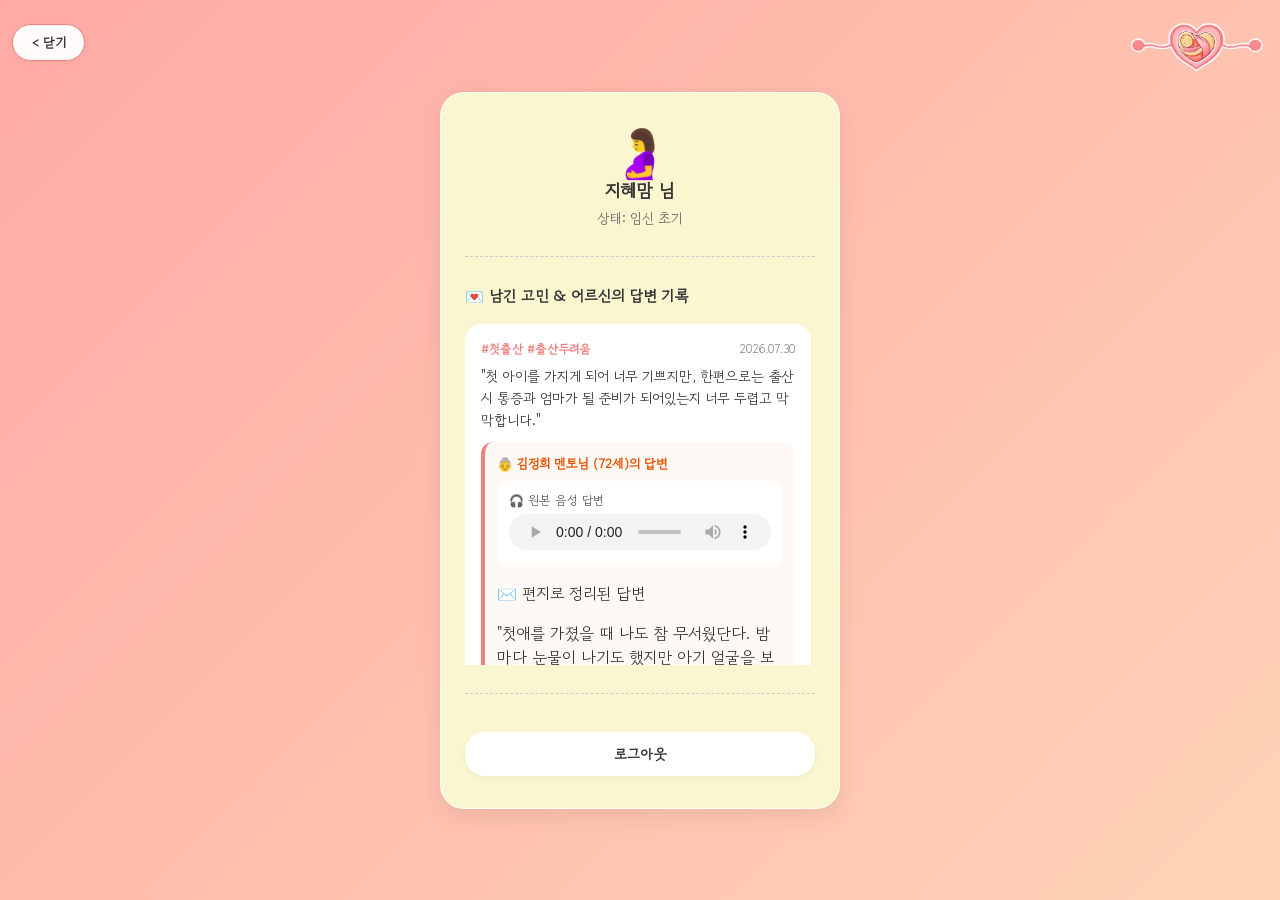
==== commit 66740c01: "merge: 프론트 STT 통합 및 AI 계약 연결" ====
--- a/mypage.html
+++ b/mypage.html
@@ -40,31 +40,20 @@
             <hr class="divider">
 
             <!-- 활동 기록 영역 -->
-            <!-- mypage.html의 <div id="history-scroll-container"> 내부를 아래 코드로 통째로 교체하세요 -->
-            <!-- 활동 기록 영역 -->
             <div id="history-scroll-container" class="history-scroll-box">
-                
                 <!-- 🤰 임산부 모드 히스토리 -->
                 <div id="pregnant-history-view" class="history-list hidden">
                     <h3>💌 남긴 고민 & 어르신의 답변 기록</h3>
                     
-                    <!-- 💡 임산부 빈 화면 (고민 작성 전) -->
-                    <div id="pregnant-empty-state" class="empty-state">
-                        <p>아직 고민을 남기지 않으셨어요 📝<br><span class="empty-sub">첫 고민을 남기고 따뜻한 지혜를 받아보세요.</span></p>
-                    </div>
-
-                    <!-- 💡 임산부 고민 기록 (고민 작성 후 + 초기 더미 데이터 매칭) -->
-                    <div id="pregnant-history-item" class="history-item hidden">
+                    <div class="history-item">
                         <div class="item-header">
-                            <span class="item-tag">#나의고민</span>
-                            <span class="item-date">방금 전</span>
+                            <span class="item-tag">#첫출산 #출산두려움</span>
+                            <span class="item-date">2026.07.30</span>
                         </div>
-                        <!-- 내가 쓴 고민이 들어갈 자리 -->
-                        <p id="mypage-user-concern" class="item-content">
-                            고민 내용이 들어갑니다.
+                        <p class="item-content">
+                            "첫 아이를 가지게 되어 너무 기쁘지만, 한편으로는 출산 시 통증과 엄마가 될 준비가 되어있는지 너무 두렵고 막막합니다."
                         </p>
 
-                        <!-- 초기 시스템 더미 멘토 답변 -->
                         <div class="matched-answer-box">
                             <p class="mentor-label">👵 김정희 멘토님 (72세)의 답변</p>
                             <div class="audio-container">
@@ -87,19 +76,13 @@
                 <div id="senior-history-view" class="history-list hidden">
                     <h3>🎙️ 내가 들려준 지혜 기록</h3>
 
-                    <!-- 💡 어르신 빈 화면 (녹음 전) -->
-                    <div id="senior-empty-state" class="empty-state">
-                        <p>아직 지혜를 전달하지 못했어요 🎙️<br><span class="empty-sub">도움이 필요한 산모에게 따뜻한 목소리를 들려주세요.</span></p>
-                    </div>
-
-                    <!-- 💡 어르신 녹음 기록 (녹음 후) -->
-                    <div id="senior-history-item" class="history-item hidden">
+                    <div class="history-item">
                         <div class="item-header">
                             <span class="item-tag">#첫출산응원</span>
-                            <span class="item-date">방금 전</span>
+                            <span class="item-date">2026.07.30</span>
                         </div>
                         <div class="summary-box">
-                            <strong>💡 답변한 고민 요약:</strong> <span id="mypage-answered-summary">"처음 엄마가 되었을 때의 두려움과 막막함"</span>
+                            <strong>💡 답변한 고민 요약:</strong> "처음 엄마가 되었을 때의 두려움과 막막함"
                         </div>
                         <div class="audio-container">
                             <p class="audio-label">🎧 내가 남긴 녹음본</p>
@@ -109,8 +92,9 @@
                         </div>
                         <div class="stt-content-box">
                             <p class="stt-title">🗣️ 녹음 텍스트:</p>
-                            <!-- 내가 녹음한 텍스트가 들어갈 자리 -->
-                            <p id="mypage-stt-text" class="stt-text">녹음 내용이 들어갑니다.</p>
+                            <p class="stt-text">
+                                "첫애를 가졌을 때 나도 참 무서웠지. 남편은 일하느라 바쁘고 혼자 밤에 울기도 많이 울었어. 그래도 아이 얼굴 보면 힘이 생기더라고..."
+                            </p>
                         </div>
 
                         <div class="received-reaction-box">
@@ -128,6 +112,5 @@
         </div>
     </main>
 
-    <script src="ui.js"></script>
-</body>
+<script type="module" src="ui.js"></script></body>
 </html>
--- a/style.css
+++ b/style.css
@@ -179,13 +179,13 @@
 .pulse-dot { width: 12px; height: 12px; background-color: #d32f2f; border-radius: 50%; display: inline-block; animation: blink 1s infinite; }
 @keyframes blink { 50% { opacity: 0.3; } }
 
-.senior-stt-box { width: 100%; background-color: #ffffff; border: 1px solid #cccccc; border-radius: 14px; padding: 16px; text-align: left; box-sizing: border-box; margin-bottom: 24px; }
+.senior-stt-box { width: 100%; background-color: #ffffff; border: 1px solid #cccccc; border-radius: 14px; padding: 16px; text-align: left; box-sizing: border-box; }
 .stt-title { font-size: 14px; font-weight: bold; color: #666666; margin: 0 0 6px 0; }
 .stt-content { font-size: 18px; line-height: 1.6; color: #111111; margin: 0; word-break: keep-all; }
 .senior-action-btn { width: 100%; padding: 16px 20px; background-color: #2e7d32; color: #ffffff; font-size: 18px; }
 
 .profile-avatar-large { font-size: 48px; line-height: 1; display: inline-block; margin-bottom: 4px; }
-.baby-welcome-header { display: flex; flex-direction: column; align-items: center; gap: 8px; margin-bottom: 12px;}
+.baby-welcome-header { display: flex; flex-direction: column; align-items: center; gap: 8px; }
 .baby-icon-large { font-size: 44px; background-color: #ffffff; padding: 10px; border-radius: 50%; box-shadow: 0 4px 12px rgba(0, 0, 0, 0.05); }
 .baby-illustration-box { position: relative; background-color: #ffffff; width: 100px; height: 100px; border-radius: 50%; display: flex; justify-content: center; align-items: center; box-shadow: 0 6px 18px rgba(0, 0, 0, 0.06); border: 4px solid #ffffff; margin-top: 10px; }
 .baby-emoji { font-size: 50px; }
@@ -213,7 +213,7 @@
 .thank-btn { background-color: #ffffff; border: 1px solid #dddddd; }
 .complete-msg { width: 100%; margin-top: 20px; padding: 16px; background-color: #ffffff; color: #2e7d32; border-radius: 12px; font-size: 14px; line-height: 1.6; box-sizing: border-box; }
 .thank-icon { font-size: 56px; }
-.senior-thank-title { font-size: 24px; color: #2e7d32; margin: 0; margin-bottom: 24px; }
+.senior-thank-title { font-size: 24px; color: #2e7d32; margin: 0; }
 .senior-thank-box { background-color: #ffffff; border: 1px solid #a5d6a7; border-radius: 14px; padding: 20px; font-size: 18px; line-height: 1.6; color: #1b5e20; word-break: keep-all; width: 100%; box-sizing: border-box; }
 .history-scroll-box { width: 100%; max-height: 380px; overflow-y: auto; padding-right: 4px; box-sizing: border-box; }
 .history-scroll-box::-webkit-scrollbar { width: 6px; }
@@ -249,6 +249,11 @@
     /* 스플래시 화면에 더 어울리는 추가 스타일 (예: 더 부드러운 애니메이션) */
 }
 
+/* 🖼️ 화면 전환용 로고를 감싸는 컨테이너 */
+.splash-logo-container-transition {
+    /* 기존 스타일 그대로 유지하거나, 필요에 따라 추가 */
+}
+
 /* 🖼️ 기본 화면의 이어봄 로고 (헤더 등) - 기존 style.css의 .brand-logo 스타일을 이 클래스로 이동 */
 .brand-logo-content {
     height: 50px; /* 기존 130px은 헤더용으로 너무 커서 비율이 어긋날 수 있으므로 축소[cite: 5] */
@@ -287,6 +292,10 @@
     margin-top: 10px;
 }
 
+/* 🖼️ 기본 화면의 아이콘 (아기 아이콘, 마이크 아이콘) */
+.icon-large-content, .icon-mic-content {
+    /* 기존 관련 스타일 이동 및 필요에 따라 추가 */
+}
 /* 💌 어르신 마이페이지: 산모의 반응 박스 스타일 */
 .received-reaction-box {
     background-color: #fff3e0;
@@ -307,136 +316,4 @@
     font-weight: bold;
     margin: 0;
     word-break: keep-all;
-}
-
-.info-textarea {
-    margin-bottom: 24px; /* 텍스트 입력창과 버튼 사이 간격 */
-}
-
-/* 알림창 배경 (어둡게) */
-.modal-overlay {
-    position: fixed;
-    top: 0;
-    left: 0;
-    width: 100%;
-    height: 100%;
-    background-color: rgba(0, 0, 0, 0.4); /* 반투명 검은색 배경 */
-    display: flex;
-    justify-content: center;
-    align-items: center;
-    z-index: 1000; /* 항상 화면 최상단에 위치 */
-}
-
-/* 알림창 내용 박스 */
-.modal-content {
-    background-color: white;
-    padding: 32px 24px 24px;
-    border-radius: 16px;
-    text-align: center;
-    box-shadow: 0 4px 12px rgba(0, 0, 0, 0.15);
-    width: 80%;
-    max-width: 300px;
-}
-
-/* 알림창 문구 */
-.modal-content p {
-    margin: 0 0 24px 0;
-    font-size: 16px;
-    color: #333;
-    font-weight: 500;
-}
-
-/* 확인(닫기) 버튼 */
-#closeModalBtn {
-    width: 100%;
-    padding: 12px;
-    border: none;
-    border-radius: 8px;
-    background-color: lightcoral; /* 기존 버튼 색상에 맞춰 수정하세요 */
-    color: white;
-    font-size: 16px;
-    cursor: pointer;
-}
-
-#closeModalBtn:active {
-    background-color: #ff859d;
-}
-
-/* 첫 화면: 모드 선택 */
-.mode-page { min-height: 100svh; margin: 0; display: grid; place-items: center; overflow: hidden; color: #171b29; background: radial-gradient(circle at 18% 15%, rgba(255,255,255,.85), transparent 32%), linear-gradient(135deg, #f8edea 0%, #f8f1ee 48%, #f4e8e5 100%); font-family: 'Noto Sans KR', 'Gowun Dodum', sans-serif; }
-.mode-shell { width: min(94vw, 523px); padding: 20px 0; }
-.mode-card { min-height: 418px; box-sizing: border-box; padding: 43px 31px 38px; border: 1px solid rgba(255,255,255,.88); border-radius: 38px; background: rgba(255,255,255,.94); box-shadow: 0 12px 30px rgba(82,62,57,.10); text-align: center; }
-.mode-intro h1 { margin: 0; color: #171b29; font-size: clamp(25px,5.2vw,30px); font-weight: 700; line-height: 1.42; letter-spacing: -.055em; }
-.mode-intro p { margin: 20px 0 31px; color: #8990a1; font-size: clamp(15px,3.5vw,17px); letter-spacing: -.035em; }
-.mode-options { display: grid; grid-template-columns: repeat(2,minmax(0,1fr)); gap: 16px; }
-.mode-option { min-height: 179px; padding: 22px 10px 20px; border: 0; border-radius: 29px; display: flex; flex-direction: column; justify-content: space-between; align-items: center; color: #1d2332; background: #fafbfc; box-shadow: 0 7px 18px rgba(42,52,72,.035); font: inherit; font-size: 18px; font-weight: 700; letter-spacing: -.055em; cursor: pointer; transition: transform .18s ease, box-shadow .18s ease, background-color .18s ease; }
-.mode-option:hover, .mode-option:focus-visible { background: #f7f8fb; box-shadow: 0 10px 22px rgba(42,52,72,.09); outline: none; transform: translateY(-3px); }
-.mode-option:focus-visible { outline: 3px solid #f0c8c1; outline-offset: 3px; }
-.mode-emoji { font-size: 48px; line-height: 1; margin-top: 15px; }
-@media (max-width: 390px) { .mode-shell { width: min(94vw,360px); } .mode-card { padding: 39px 21px 30px; border-radius: 31px; } .mode-options { gap: 11px; } .mode-option { min-height: 163px; border-radius: 24px; font-size: 16px; } .mode-emoji { font-size: 43px; } }
-
-/* ==========================================
-   모드 선택 화면 (정사각형 그리드 레이아웃)
-   ========================================== */
-.mode-select-grid {
-    display: grid;
-    grid-template-columns: 1fr 1fr; /* 정확히 반반(1:1) 나누기 */
-    gap: 16px; /* 버튼 사이 간격 */
-    width: 100%;
-    margin-top: 12px;
-}
-
-.mode-btn {
-    background: #F8F9FA; /* 이미지처럼 아주 연한 배경색 */
-    border: 1px solid rgba(0, 0, 0, 0.02);
-    border-radius: 24px; /* 둥근 모서리 */
-    padding: 36px 12px; /* 위아래 여백을 크게 주어 정사각형 비율 형성 */
-    display: flex;
-    flex-direction: column;
-    align-items: center;
-    justify-content: center;
-    gap: 16px; /* 이모지와 글자 사이 간격 */
-    cursor: pointer;
-    box-shadow: 0 4px 12px -2px rgba(0, 0, 0, 0.03); /* 은은한 기본 그림자 */
-    transition: all 0.3s cubic-bezier(0.34, 1.56, 0.64, 1); /* 통통 튀는 모션 유지 */
-}
-
-.mode-btn:hover {
-    transform: translateY(-6px); /* 마우스 올렸을 때 살짝 떠오름 */
-    background: #FFFFFF;
-    box-shadow: 0 16px 32px -8px rgba(255, 139, 148, 0.25); /* 기존 테마(코랄핑크) 그림자 유지 */
-    border-color: rgba(255, 139, 148, 0.3);
-}
-
-.mode-emoji {
-    font-size: 48px; /* 이미지처럼 큼직한 이모지 사이즈 */
-    display: block;
-}
-
-.mode-text {
-    font-size: 16px;
-    /* font-weight: 800; 또렷하고 굵은 글씨 */
-    font-family: 'Gowun Dodum', 'Malgun Gothic', sans-serif;
-    color: var(--text-main);
-    
-}
-
-/* 빈 화면 (Empty State) 스타일 */
-.empty-state {
-    background-color: rgba(255, 255, 255, 0.6);
-    border: 1px dashed #cccccc;
-    border-radius: 16px;
-    padding: 40px 20px;
-    text-align: center;
-    color: #555555;
-    font-size: 16px;
-    font-weight: bold;
-    margin-top: 10px;
-}
-.empty-sub {
-    display: block;
-    font-size: 13px;
-    font-weight: normal;
-    color: #888888;
-    margin-top: 8px;
 }
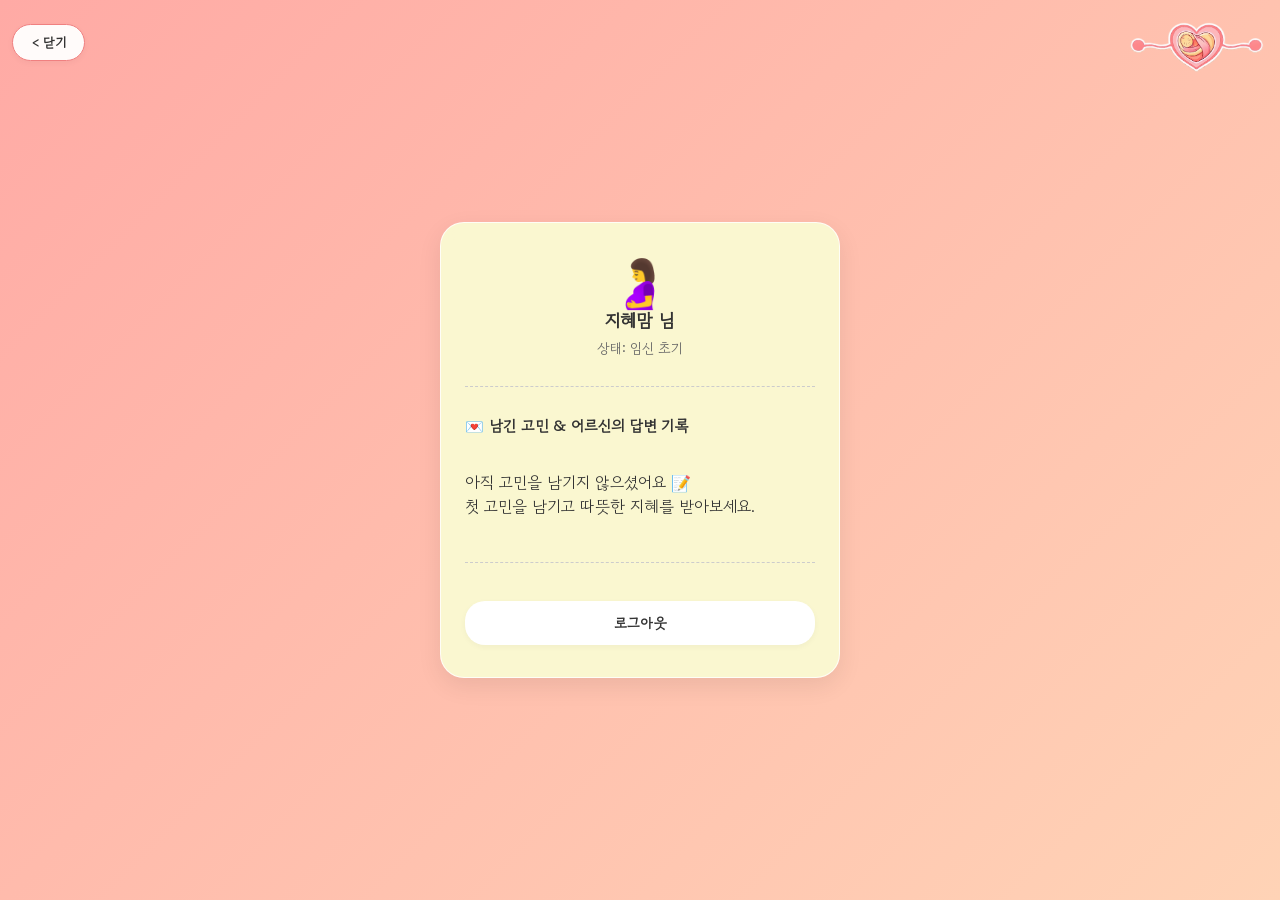
==== commit cc9b339e: "Merge remote-tracking branch 'origin/feature/ai-engine' into feature/front # Conflicts: #	ui.js" ====
--- a/mypage.html
+++ b/mypage.html
@@ -40,20 +40,31 @@
             <hr class="divider">
 
             <!-- 활동 기록 영역 -->
+            <!-- mypage.html의 <div id="history-scroll-container"> 내부를 아래 코드로 통째로 교체하세요 -->
+            <!-- 활동 기록 영역 -->
             <div id="history-scroll-container" class="history-scroll-box">
+                
                 <!-- 🤰 임산부 모드 히스토리 -->
                 <div id="pregnant-history-view" class="history-list hidden">
                     <h3>💌 남긴 고민 & 어르신의 답변 기록</h3>
                     
-                    <div class="history-item">
+                    <!-- 💡 임산부 빈 화면 (고민 작성 전) -->
+                    <div id="pregnant-empty-state" class="empty-state">
+                        <p>아직 고민을 남기지 않으셨어요 📝<br><span class="empty-sub">첫 고민을 남기고 따뜻한 지혜를 받아보세요.</span></p>
+                    </div>
+
+                    <!-- 💡 임산부 고민 기록 (고민 작성 후 + 초기 더미 데이터 매칭) -->
+                    <div id="pregnant-history-item" class="history-item hidden">
                         <div class="item-header">
-                            <span class="item-tag">#첫출산 #출산두려움</span>
-                            <span class="item-date">2026.07.30</span>
+                            <span class="item-tag">#나의고민</span>
+                            <span class="item-date">방금 전</span>
                         </div>
-                        <p class="item-content">
-                            "첫 아이를 가지게 되어 너무 기쁘지만, 한편으로는 출산 시 통증과 엄마가 될 준비가 되어있는지 너무 두렵고 막막합니다."
+                        <!-- 내가 쓴 고민이 들어갈 자리 -->
+                        <p id="mypage-user-concern" class="item-content">
+                            고민 내용이 들어갑니다.
                         </p>
 
+                        <!-- 초기 시스템 더미 멘토 답변 -->
                         <div class="matched-answer-box">
                             <p class="mentor-label">👵 김정희 멘토님 (72세)의 답변</p>
                             <div class="audio-container">
@@ -76,13 +87,19 @@
                 <div id="senior-history-view" class="history-list hidden">
                     <h3>🎙️ 내가 들려준 지혜 기록</h3>
 
-                    <div class="history-item">
+                    <!-- 💡 어르신 빈 화면 (녹음 전) -->
+                    <div id="senior-empty-state" class="empty-state">
+                        <p>아직 지혜를 전달하지 못했어요 🎙️<br><span class="empty-sub">도움이 필요한 산모에게 따뜻한 목소리를 들려주세요.</span></p>
+                    </div>
+
+                    <!-- 💡 어르신 녹음 기록 (녹음 후) -->
+                    <div id="senior-history-item" class="history-item hidden">
                         <div class="item-header">
                             <span class="item-tag">#첫출산응원</span>
-                            <span class="item-date">2026.07.30</span>
+                            <span class="item-date">방금 전</span>
                         </div>
                         <div class="summary-box">
-                            <strong>💡 답변한 고민 요약:</strong> "처음 엄마가 되었을 때의 두려움과 막막함"
+                            <strong>💡 답변한 고민 요약:</strong> <span id="mypage-answered-summary">"처음 엄마가 되었을 때의 두려움과 막막함"</span>
                         </div>
                         <div class="audio-container">
                             <p class="audio-label">🎧 내가 남긴 녹음본</p>
@@ -92,9 +109,8 @@
                         </div>
                         <div class="stt-content-box">
                             <p class="stt-title">🗣️ 녹음 텍스트:</p>
-                            <p class="stt-text">
-                                "첫애를 가졌을 때 나도 참 무서웠지. 남편은 일하느라 바쁘고 혼자 밤에 울기도 많이 울었어. 그래도 아이 얼굴 보면 힘이 생기더라고..."
-                            </p>
+                            <!-- 내가 녹음한 텍스트가 들어갈 자리 -->
+                            <p id="mypage-stt-text" class="stt-text">녹음 내용이 들어갑니다.</p>
                         </div>
 
                         <div class="received-reaction-box">
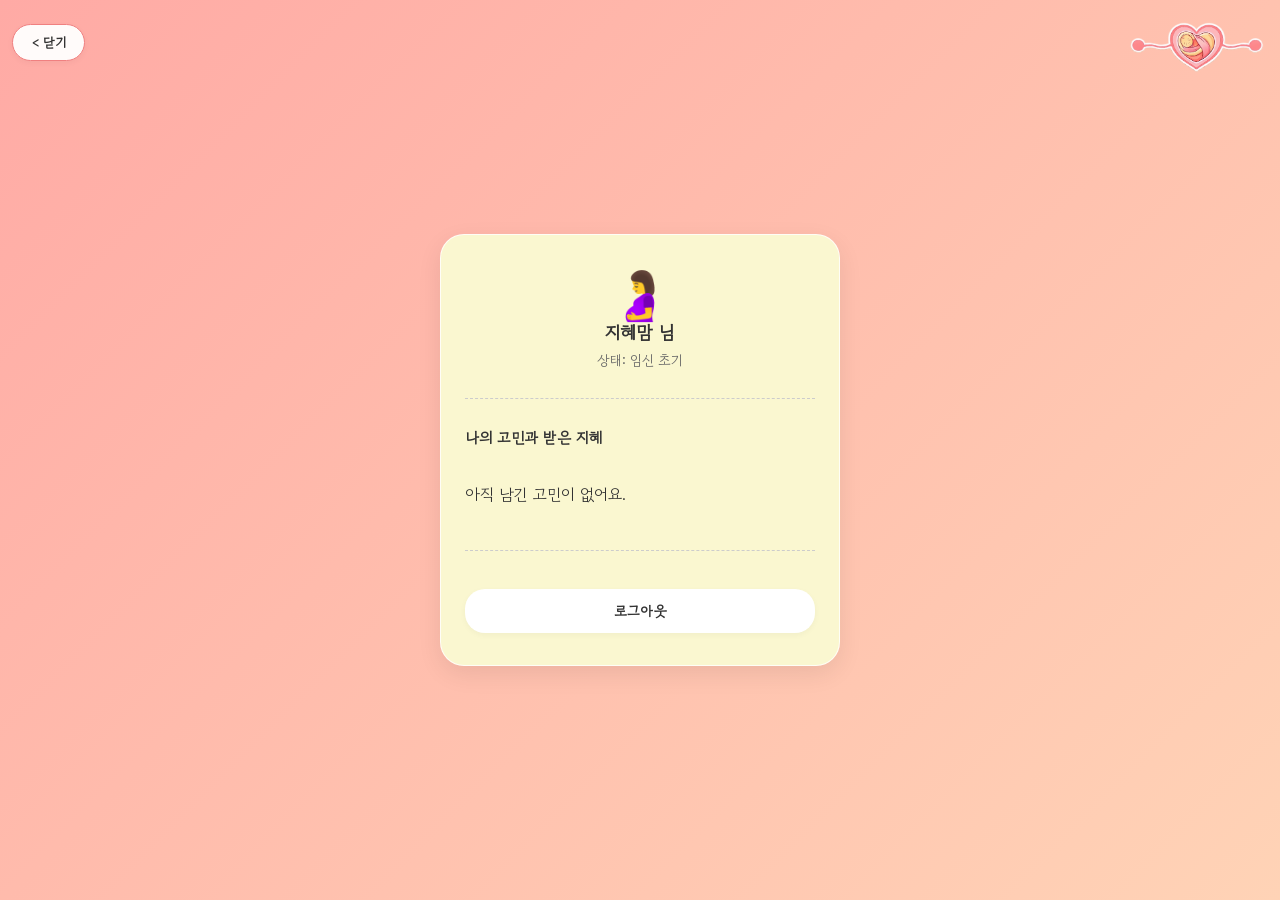
==== commit df1e9cdb: "Persist UI flow state and clear placeholder content" ====
--- a/mypage.html
+++ b/mypage.html
@@ -43,80 +43,26 @@
             <!-- mypage.html의 <div id="history-scroll-container"> 내부를 아래 코드로 통째로 교체하세요 -->
             <!-- 활동 기록 영역 -->
             <div id="history-scroll-container" class="history-scroll-box">
-                
-                <!-- 🤰 임산부 모드 히스토리 -->
                 <div id="pregnant-history-view" class="history-list hidden">
-                    <h3>💌 남긴 고민 & 어르신의 답변 기록</h3>
-                    
-                    <!-- 💡 임산부 빈 화면 (고민 작성 전) -->
-                    <div id="pregnant-empty-state" class="empty-state">
-                        <p>아직 고민을 남기지 않으셨어요 📝<br><span class="empty-sub">첫 고민을 남기고 따뜻한 지혜를 받아보세요.</span></p>
-                    </div>
-
-                    <!-- 💡 임산부 고민 기록 (고민 작성 후 + 초기 더미 데이터 매칭) -->
+                    <h3>나의 고민과 받은 지혜</h3>
+                    <div id="pregnant-empty-state" class="empty-state"><p>아직 남긴 고민이 없어요.</p></div>
                     <div id="pregnant-history-item" class="history-item hidden">
-                        <div class="item-header">
-                            <span class="item-tag">#나의고민</span>
-                            <span class="item-date">방금 전</span>
-                        </div>
-                        <!-- 내가 쓴 고민이 들어갈 자리 -->
-                        <p id="mypage-user-concern" class="item-content">
-                            고민 내용이 들어갑니다.
-                        </p>
-
-                        <!-- 초기 시스템 더미 멘토 답변 -->
-                        <div class="matched-answer-box">
-                            <p class="mentor-label">👵 김정희 멘토님 (72세)의 답변</p>
-                            <div class="audio-container">
-                                <p class="audio-label">🎧 원본 음성 답변</p>
-                                <audio controls>
-                                    <source src="" type="audio/mpeg">
-                                </audio>
-                            </div>
-                            <div class="answer-content-box">
-                                <p class="answer-title">✉️ 편지로 정리된 답변</p>
-                                <p class="answer-text">
-                                    "첫애를 가졌을 때 나도 참 무서웠단다. 밤마다 눈물이 나기도 했지만 아기 얼굴을 보고 함께 시간을 보내다 보니 자연스럽게 엄마가 되더라고. 너무 걱정하지 마렴, 당신은 충분히 잘해낼 거야."
-                                </p>
-                            </div>
+                        <p id="mypage-user-concern" class="item-content"></p>
+                        <div class="matched-answer-box hidden">
+                            <p class="mentor-label"></p>
+                            <div class="audio-container hidden"><audio controls></audio></div>
+                            <div class="answer-content-box"><p class="answer-text"></p></div>
                         </div>
                     </div>
                 </div>
-
-                <!-- 👵 어르신 모드 히스토리 -->
                 <div id="senior-history-view" class="history-list hidden">
-                    <h3>🎙️ 내가 들려준 지혜 기록</h3>
-
-                    <!-- 💡 어르신 빈 화면 (녹음 전) -->
-                    <div id="senior-empty-state" class="empty-state">
-                        <p>아직 지혜를 전달하지 못했어요 🎙️<br><span class="empty-sub">도움이 필요한 산모에게 따뜻한 목소리를 들려주세요.</span></p>
-                    </div>
-
-                    <!-- 💡 어르신 녹음 기록 (녹음 후) -->
+                    <h3>내가 전달한 지혜</h3>
+                    <div id="senior-empty-state" class="empty-state"><p>아직 전달된 경험이 없어요.</p></div>
                     <div id="senior-history-item" class="history-item hidden">
-                        <div class="item-header">
-                            <span class="item-tag">#첫출산응원</span>
-                            <span class="item-date">방금 전</span>
-                        </div>
-                        <div class="summary-box">
-                            <strong>💡 답변한 고민 요약:</strong> <span id="mypage-answered-summary">"처음 엄마가 되었을 때의 두려움과 막막함"</span>
-                        </div>
-                        <div class="audio-container">
-                            <p class="audio-label">🎧 내가 남긴 녹음본</p>
-                            <audio controls>
-                                <source src="" type="audio/mpeg">
-                            </audio>
-                        </div>
-                        <div class="stt-content-box">
-                            <p class="stt-title">🗣️ 녹음 텍스트:</p>
-                            <!-- 내가 녹음한 텍스트가 들어갈 자리 -->
-                            <p id="mypage-stt-text" class="stt-text">녹음 내용이 들어갑니다.</p>
-                        </div>
-
-                        <div class="received-reaction-box">
-                            <p class="reaction-title">💌 산모님이 남긴 감사 인사</p>
-                            <p class="reaction-text" id="senior-received-reaction">아직 반응이 도착하지 않았어요.</p>
-                        </div>
+                        <div class="summary-box"><strong>답변한 고민:</strong> <span id="mypage-answered-summary"></span></div>
+                        <div class="audio-container hidden"><audio controls></audio></div>
+                        <div class="stt-content-box"><p id="mypage-stt-text" class="stt-text"></p></div>
+                        <div class="received-reaction-box"><p class="reaction-title">감사 메시지</p><p class="reaction-text" id="senior-received-reaction">감사 메시지가 도착하면 이곳에서 확인할 수 있어요.</p></div>
                     </div>
                 </div>
             </div>
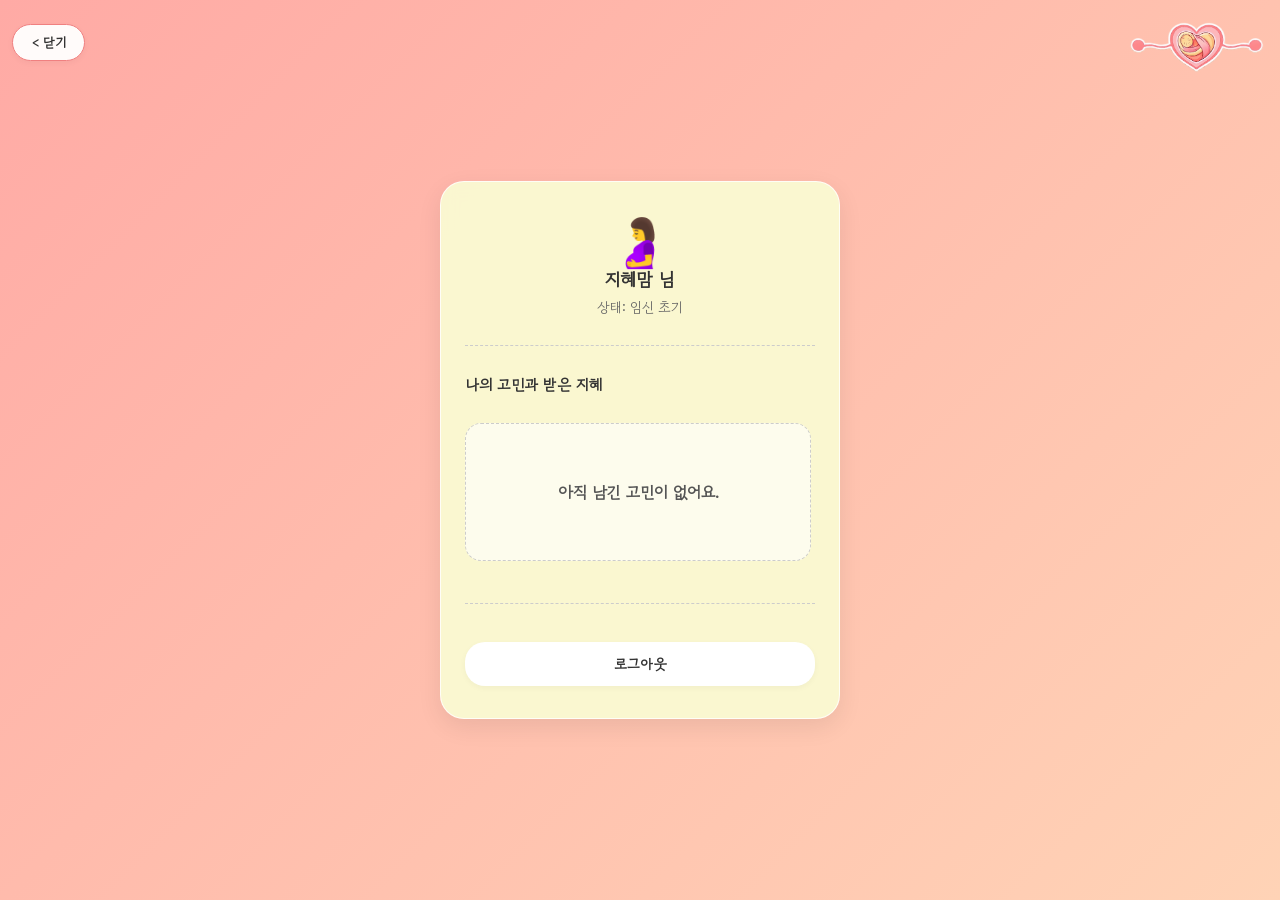
==== commit 8008fdd7: "feat: 고민과 답변 이력 누적 저장" ====
--- a/mypage.html
+++ b/mypage.html
@@ -46,24 +46,12 @@
                 <div id="pregnant-history-view" class="history-list hidden">
                     <h3>나의 고민과 받은 지혜</h3>
                     <div id="pregnant-empty-state" class="empty-state"><p>아직 남긴 고민이 없어요.</p></div>
-                    <div id="pregnant-history-item" class="history-item hidden">
-                        <p id="mypage-user-concern" class="item-content"></p>
-                        <div class="matched-answer-box hidden">
-                            <p class="mentor-label"></p>
-                            <div class="audio-container hidden"><audio controls></audio></div>
-                            <div class="answer-content-box"><p class="answer-text"></p></div>
-                        </div>
-                    </div>
+                    <div id="pregnant-history-records" class="history-list"></div>
                 </div>
                 <div id="senior-history-view" class="history-list hidden">
                     <h3>내가 전달한 지혜</h3>
                     <div id="senior-empty-state" class="empty-state"><p>아직 전달된 경험이 없어요.</p></div>
-                    <div id="senior-history-item" class="history-item hidden">
-                        <div class="summary-box"><strong>답변한 고민:</strong> <span id="mypage-answered-summary"></span></div>
-                        <div class="audio-container hidden"><audio controls></audio></div>
-                        <div class="stt-content-box"><p id="mypage-stt-text" class="stt-text"></p></div>
-                        <div class="received-reaction-box"><p class="reaction-title">감사 메시지</p><p class="reaction-text" id="senior-received-reaction">감사 메시지가 도착하면 이곳에서 확인할 수 있어요.</p></div>
-                    </div>
+                    <div id="senior-history-records" class="history-list"></div>
                 </div>
             </div>
 
@@ -75,4 +63,4 @@
     </main>
 
 <script type="module" src="ui.js"></script></body>
-</html>+</html>
--- a/style.css
+++ b/style.css
@@ -179,13 +179,68 @@
 .pulse-dot { width: 12px; height: 12px; background-color: #d32f2f; border-radius: 50%; display: inline-block; animation: blink 1s infinite; }
 @keyframes blink { 50% { opacity: 0.3; } }
 
-.senior-stt-box { width: 100%; background-color: #ffffff; border: 1px solid #cccccc; border-radius: 14px; padding: 16px; text-align: left; box-sizing: border-box; }
+.senior-stt-box { width: 100%; background-color: #ffffff; border: 1px solid #cccccc; border-radius: 14px; padding: 16px; text-align: left; box-sizing: border-box; margin-bottom: 24px; }
 .stt-title { font-size: 14px; font-weight: bold; color: #666666; margin: 0 0 6px 0; }
 .stt-content { font-size: 18px; line-height: 1.6; color: #111111; margin: 0; word-break: keep-all; }
 .senior-action-btn { width: 100%; padding: 16px 20px; background-color: #2e7d32; color: #ffffff; font-size: 18px; }
 
+/* 어르신 화면은 가독성을 높이되 카드의 밀도와 줄바꿈 균형을 유지한다. */
+.senior-page { align-items: flex-start; padding: 76px 0 28px; }
+.senior-page .container { max-width: 470px; justify-content: flex-start; }
+.senior-page .header-close-btn,
+.senior-page .profile-top-btn { font-size: 15px !important; }
+.senior-page .senior-card { padding: 34px 26px; gap: 20px; }
+.senior-page .question-badge { font-size: 17px; padding: 7px 18px; }
+.senior-page .empty-sub { font-size: 16px; line-height: 1.7; word-break: keep-all; }
+.senior-page .senior-question-title { font-size: 23px; line-height: 1.65; }
+.senior-page .senior-guide { font-size: 19px; line-height: 1.7; }
+.senior-page .senior-mic-btn #mic-btn-label { font-size: 20px; }
+.senior-page .status-text { font-size: 19px; }
+.senior-page .stt-title { font-size: 16px; }
+.senior-page .stt-content { min-height: 170px; font-size: 20px; line-height: 1.7; }
+.senior-page .notice-box { padding: 18px 20px; border-radius: 14px; font-size: 17px; line-height: 1.75; word-break: keep-all; }
+.senior-page .senior-action-btn { min-height: 64px; padding: 17px 22px; font-size: 20px; }
+.senior-page #retry-mentor-processing-btn { margin-top: 12px; }
+.senior-page #letterResultSection h2 { font-size: 24px; }
+.senior-page #letterResultSection h3 { margin: 6px 0 0; font-size: 20px; line-height: 1.5; }
+.senior-page #letterResultSection details { width: 100%; font-size: 17px; line-height: 1.7; text-align: left; }
+.senior-page #letterResultSection summary { padding: 8px 2px; font-weight: bold; cursor: pointer; }
+.senior-page #letterResultSection .tag { font-size: 15px; padding: 7px 13px; }
+.senior-page .experience-keyword-section { width: 100%; margin: 2px 0 8px; }
+.senior-page .experience-keyword-label { margin: 0 0 11px; color: #7a5a00; font-size: 16px; font-weight: bold; }
+.senior-page .experience-keyword-list { display: flex; flex-wrap: wrap; justify-content: center; gap: 10px; width: 100%; }
+.senior-page .experience-keyword-chip {
+    display: inline-flex;
+    align-items: center;
+    min-height: 34px;
+    padding: 7px 15px;
+    border: 1px solid rgba(230, 162, 0, 0.55);
+    border-radius: 999px;
+    background: #fff8df;
+    color: #6f5100;
+    box-shadow: 0 2px 7px rgba(122, 90, 0, 0.08);
+    line-height: 1.25;
+    word-break: keep-all;
+}
+.senior-page #letterResultSection .button,
+.senior-page #thank-you-section .button { min-height: 58px; padding: 16px 22px; font-size: 18px; }
+.senior-page #letterResultSection .button + .button,
+.senior-page #thank-you-section .button + .button { margin-top: 10px; }
+.senior-page .senior-thank-title { font-size: 26px; }
+.senior-page .senior-thank-box { font-size: 20px; line-height: 1.7; }
+
+@media (max-width: 420px) {
+    .senior-page { padding-top: 70px; }
+    .senior-page .container { padding: 14px; }
+    .senior-page .senior-card { padding: 28px 20px; }
+    .senior-page .senior-question-title { font-size: 21px; }
+    .senior-page .senior-guide { font-size: 18px; }
+    .senior-page .notice-box { font-size: 16px; padding: 16px; }
+    .senior-page .senior-action-btn { font-size: 19px; }
+}
+
 .profile-avatar-large { font-size: 48px; line-height: 1; display: inline-block; margin-bottom: 4px; }
-.baby-welcome-header { display: flex; flex-direction: column; align-items: center; gap: 8px; }
+.baby-welcome-header { display: flex; flex-direction: column; align-items: center; gap: 8px; margin-bottom: 12px;}
 .baby-icon-large { font-size: 44px; background-color: #ffffff; padding: 10px; border-radius: 50%; box-shadow: 0 4px 12px rgba(0, 0, 0, 0.05); }
 .baby-illustration-box { position: relative; background-color: #ffffff; width: 100px; height: 100px; border-radius: 50%; display: flex; justify-content: center; align-items: center; box-shadow: 0 6px 18px rgba(0, 0, 0, 0.06); border: 4px solid #ffffff; margin-top: 10px; }
 .baby-emoji { font-size: 50px; }
@@ -213,7 +268,7 @@
 .thank-btn { background-color: #ffffff; border: 1px solid #dddddd; }
 .complete-msg { width: 100%; margin-top: 20px; padding: 16px; background-color: #ffffff; color: #2e7d32; border-radius: 12px; font-size: 14px; line-height: 1.6; box-sizing: border-box; }
 .thank-icon { font-size: 56px; }
-.senior-thank-title { font-size: 24px; color: #2e7d32; margin: 0; }
+.senior-thank-title { font-size: 24px; color: #2e7d32; margin: 0; margin-bottom: 24px; }
 .senior-thank-box { background-color: #ffffff; border: 1px solid #a5d6a7; border-radius: 14px; padding: 20px; font-size: 18px; line-height: 1.6; color: #1b5e20; word-break: keep-all; width: 100%; box-sizing: border-box; }
 .history-scroll-box { width: 100%; max-height: 380px; overflow-y: auto; padding-right: 4px; box-sizing: border-box; }
 .history-scroll-box::-webkit-scrollbar { width: 6px; }
@@ -229,6 +284,8 @@
 .item-date { font-size: 12px; color: #888; }
 .item-content { font-size: 14px; line-height: 1.6; margin: 0 0 10px 0; color: #333; }
 .matched-answer-box { background-color: #fff9f6; padding: 12px; border-radius: 12px; border-left: 4px solid lightcoral; margin-top: 8px; }
+.matched-answer-box + .matched-answer-box { margin-top: 12px; }
+.answer-text { margin: 10px 0 0; color: #333333; font-size: 14px; line-height: 1.7; word-break: keep-all; }
 .mentor-label { font-size: 13px; font-weight: bold; color: #e65100; margin: 0 0 8px 0; }
 .summary-box { background-color: #f8f9fa; padding: 10px; border-radius: 10px; font-size: 13px; margin-bottom: 10px; }
 .stt-content-box { background-color: #f1f8e9; padding: 10px; border-radius: 10px; margin-top: 10px; }
@@ -247,11 +304,6 @@
     width: auto;
     object-fit: contain;
     /* 스플래시 화면에 더 어울리는 추가 스타일 (예: 더 부드러운 애니메이션) */
-}
-
-/* 🖼️ 화면 전환용 로고를 감싸는 컨테이너 */
-.splash-logo-container-transition {
-    /* 기존 스타일 그대로 유지하거나, 필요에 따라 추가 */
 }
 
 /* 🖼️ 기본 화면의 이어봄 로고 (헤더 등) - 기존 style.css의 .brand-logo 스타일을 이 클래스로 이동 */
@@ -292,10 +344,6 @@
     margin-top: 10px;
 }
 
-/* 🖼️ 기본 화면의 아이콘 (아기 아이콘, 마이크 아이콘) */
-.icon-large-content, .icon-mic-content {
-    /* 기존 관련 스타일 이동 및 필요에 따라 추가 */
-}
 /* 💌 어르신 마이페이지: 산모의 반응 박스 스타일 */
 .received-reaction-box {
     background-color: #fff3e0;
@@ -316,4 +364,136 @@
     font-weight: bold;
     margin: 0;
     word-break: keep-all;
-}+}
+
+.info-textarea {
+    margin-bottom: 24px; /* 텍스트 입력창과 버튼 사이 간격 */
+}
+
+/* 알림창 배경 (어둡게) */
+.modal-overlay {
+    position: fixed;
+    top: 0;
+    left: 0;
+    width: 100%;
+    height: 100%;
+    background-color: rgba(0, 0, 0, 0.4); /* 반투명 검은색 배경 */
+    display: flex;
+    justify-content: center;
+    align-items: center;
+    z-index: 1000; /* 항상 화면 최상단에 위치 */
+}
+
+/* 알림창 내용 박스 */
+.modal-content {
+    background-color: white;
+    padding: 32px 24px 24px;
+    border-radius: 16px;
+    text-align: center;
+    box-shadow: 0 4px 12px rgba(0, 0, 0, 0.15);
+    width: 80%;
+    max-width: 300px;
+}
+
+/* 알림창 문구 */
+.modal-content p {
+    margin: 0 0 24px 0;
+    font-size: 16px;
+    color: #333;
+    font-weight: 500;
+}
+
+/* 확인(닫기) 버튼 */
+#closeModalBtn {
+    width: 100%;
+    padding: 12px;
+    border: none;
+    border-radius: 8px;
+    background-color: lightcoral; /* 기존 버튼 색상에 맞춰 수정하세요 */
+    color: white;
+    font-size: 16px;
+    cursor: pointer;
+}
+
+#closeModalBtn:active {
+    background-color: #ff859d;
+}
+
+/* 첫 화면: 모드 선택 */
+.mode-page { min-height: 100svh; margin: 0; display: grid; place-items: center; overflow: hidden; color: #171b29; background: radial-gradient(circle at 18% 15%, rgba(255,255,255,.85), transparent 32%), linear-gradient(135deg, #f8edea 0%, #f8f1ee 48%, #f4e8e5 100%); font-family: 'Noto Sans KR', 'Gowun Dodum', sans-serif; }
+.mode-shell { width: min(94vw, 523px); padding: 20px 0; }
+.mode-card { min-height: 418px; box-sizing: border-box; padding: 43px 31px 38px; border: 1px solid rgba(255,255,255,.88); border-radius: 38px; background: rgba(255,255,255,.94); box-shadow: 0 12px 30px rgba(82,62,57,.10); text-align: center; }
+.mode-intro h1 { margin: 0; color: #171b29; font-size: clamp(25px,5.2vw,30px); font-weight: 700; line-height: 1.42; letter-spacing: -.055em; }
+.mode-intro p { margin: 20px 0 31px; color: #8990a1; font-size: clamp(15px,3.5vw,17px); letter-spacing: -.035em; }
+.mode-options { display: grid; grid-template-columns: repeat(2,minmax(0,1fr)); gap: 16px; }
+.mode-option { min-height: 179px; padding: 22px 10px 20px; border: 0; border-radius: 29px; display: flex; flex-direction: column; justify-content: space-between; align-items: center; color: #1d2332; background: #fafbfc; box-shadow: 0 7px 18px rgba(42,52,72,.035); font: inherit; font-size: 18px; font-weight: 700; letter-spacing: -.055em; cursor: pointer; transition: transform .18s ease, box-shadow .18s ease, background-color .18s ease; }
+.mode-option:hover, .mode-option:focus-visible { background: #f7f8fb; box-shadow: 0 10px 22px rgba(42,52,72,.09); outline: none; transform: translateY(-3px); }
+.mode-option:focus-visible { outline: 3px solid #f0c8c1; outline-offset: 3px; }
+.mode-emoji { font-size: 48px; line-height: 1; margin-top: 15px; }
+@media (max-width: 390px) { .mode-shell { width: min(94vw,360px); } .mode-card { padding: 39px 21px 30px; border-radius: 31px; } .mode-options { gap: 11px; } .mode-option { min-height: 163px; border-radius: 24px; font-size: 16px; } .mode-emoji { font-size: 43px; } }
+
+/* ==========================================
+   모드 선택 화면 (정사각형 그리드 레이아웃)
+   ========================================== */
+.mode-select-grid {
+    display: grid;
+    grid-template-columns: 1fr 1fr; /* 정확히 반반(1:1) 나누기 */
+    gap: 16px; /* 버튼 사이 간격 */
+    width: 100%;
+    margin-top: 12px;
+}
+
+.mode-btn {
+    background: #F8F9FA; /* 이미지처럼 아주 연한 배경색 */
+    border: 1px solid rgba(0, 0, 0, 0.02);
+    border-radius: 24px; /* 둥근 모서리 */
+    padding: 36px 12px; /* 위아래 여백을 크게 주어 정사각형 비율 형성 */
+    display: flex;
+    flex-direction: column;
+    align-items: center;
+    justify-content: center;
+    gap: 16px; /* 이모지와 글자 사이 간격 */
+    cursor: pointer;
+    box-shadow: 0 4px 12px -2px rgba(0, 0, 0, 0.03); /* 은은한 기본 그림자 */
+    transition: all 0.3s cubic-bezier(0.34, 1.56, 0.64, 1); /* 통통 튀는 모션 유지 */
+}
+
+.mode-btn:hover {
+    transform: translateY(-6px); /* 마우스 올렸을 때 살짝 떠오름 */
+    background: #FFFFFF;
+    box-shadow: 0 16px 32px -8px rgba(255, 139, 148, 0.25); /* 기존 테마(코랄핑크) 그림자 유지 */
+    border-color: rgba(255, 139, 148, 0.3);
+}
+
+.mode-emoji {
+    font-size: 48px; /* 이미지처럼 큼직한 이모지 사이즈 */
+    display: block;
+}
+
+.mode-text {
+    font-size: 16px;
+    /* font-weight: 800; 또렷하고 굵은 글씨 */
+    font-family: 'Gowun Dodum', 'Malgun Gothic', sans-serif;
+    color: var(--text-main);
+    
+}
+
+/* 빈 화면 (Empty State) 스타일 */
+.empty-state {
+    background-color: rgba(255, 255, 255, 0.6);
+    border: 1px dashed #cccccc;
+    border-radius: 16px;
+    padding: 40px 20px;
+    text-align: center;
+    color: #555555;
+    font-size: 16px;
+    font-weight: bold;
+    margin-top: 10px;
+}
+.empty-sub {
+    display: block;
+    font-size: 13px;
+    font-weight: normal;
+    color: #888888;
+    margin-top: 8px;
+}
